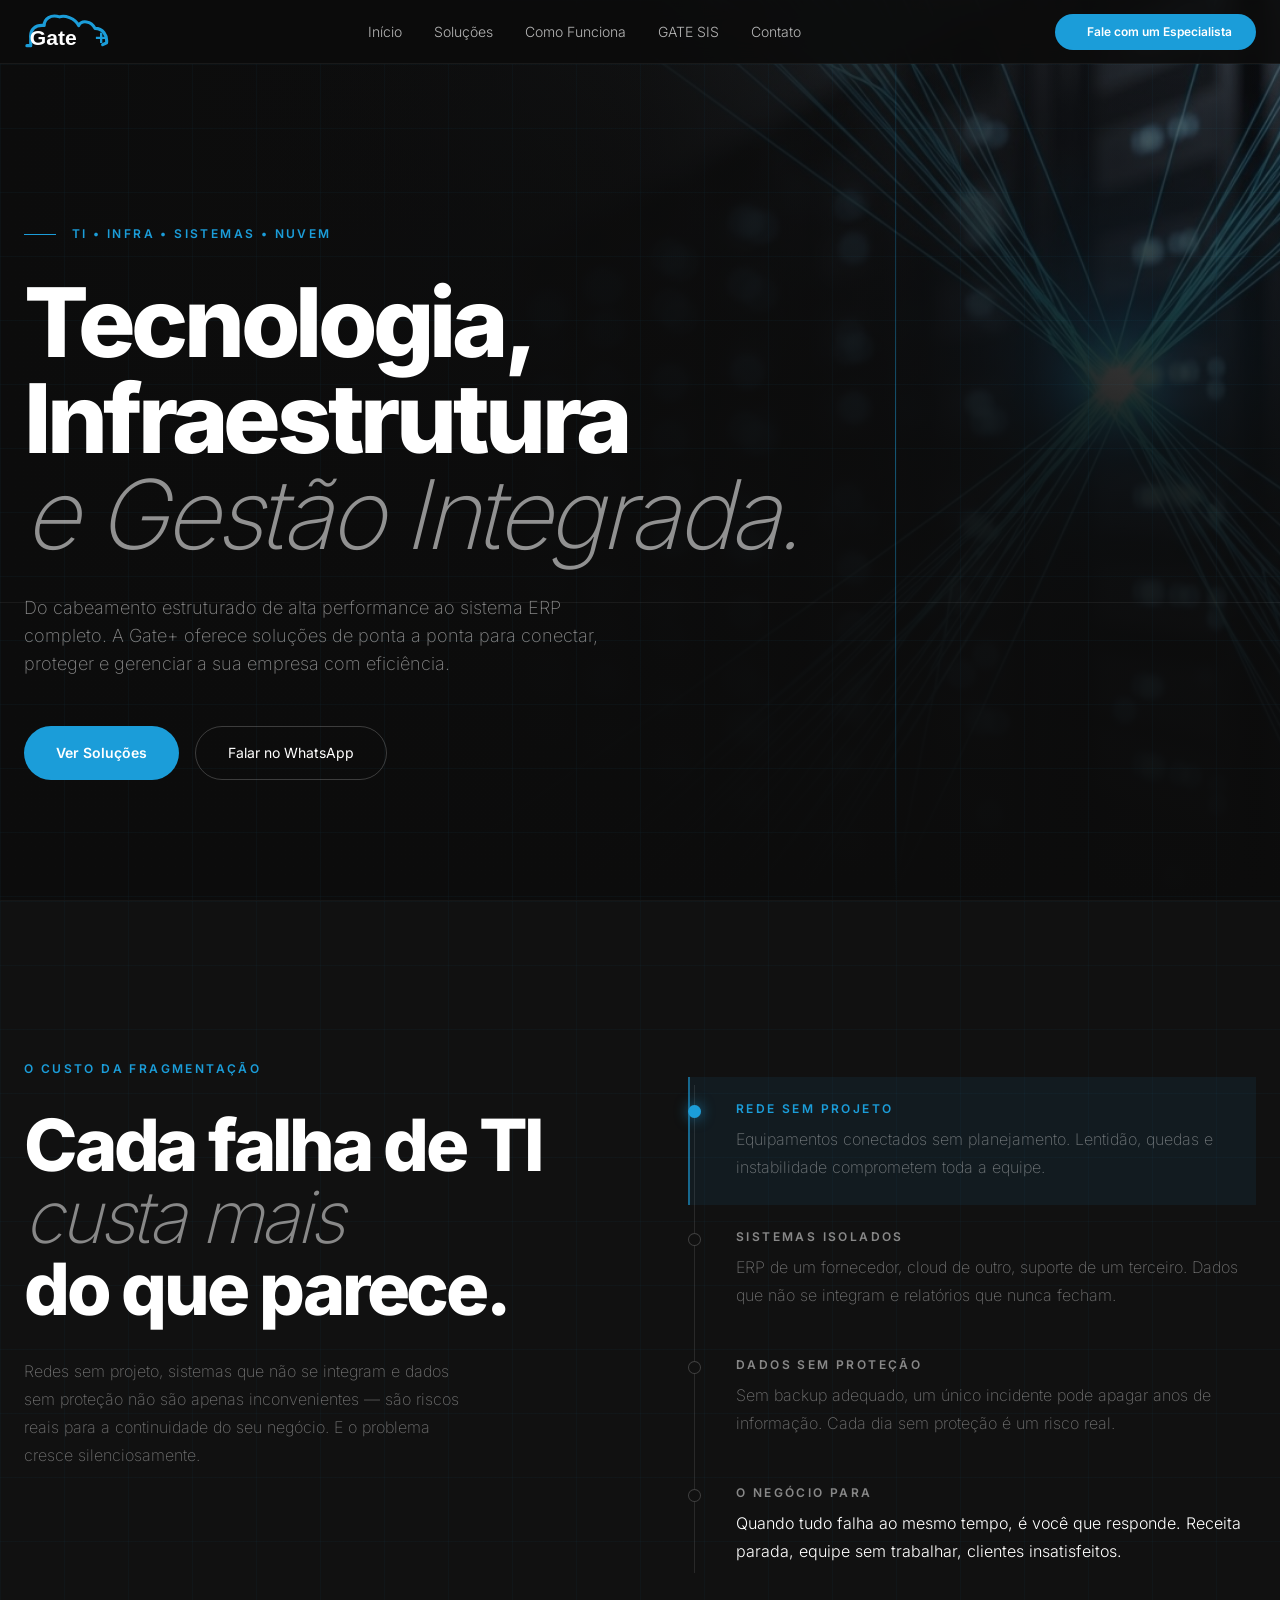
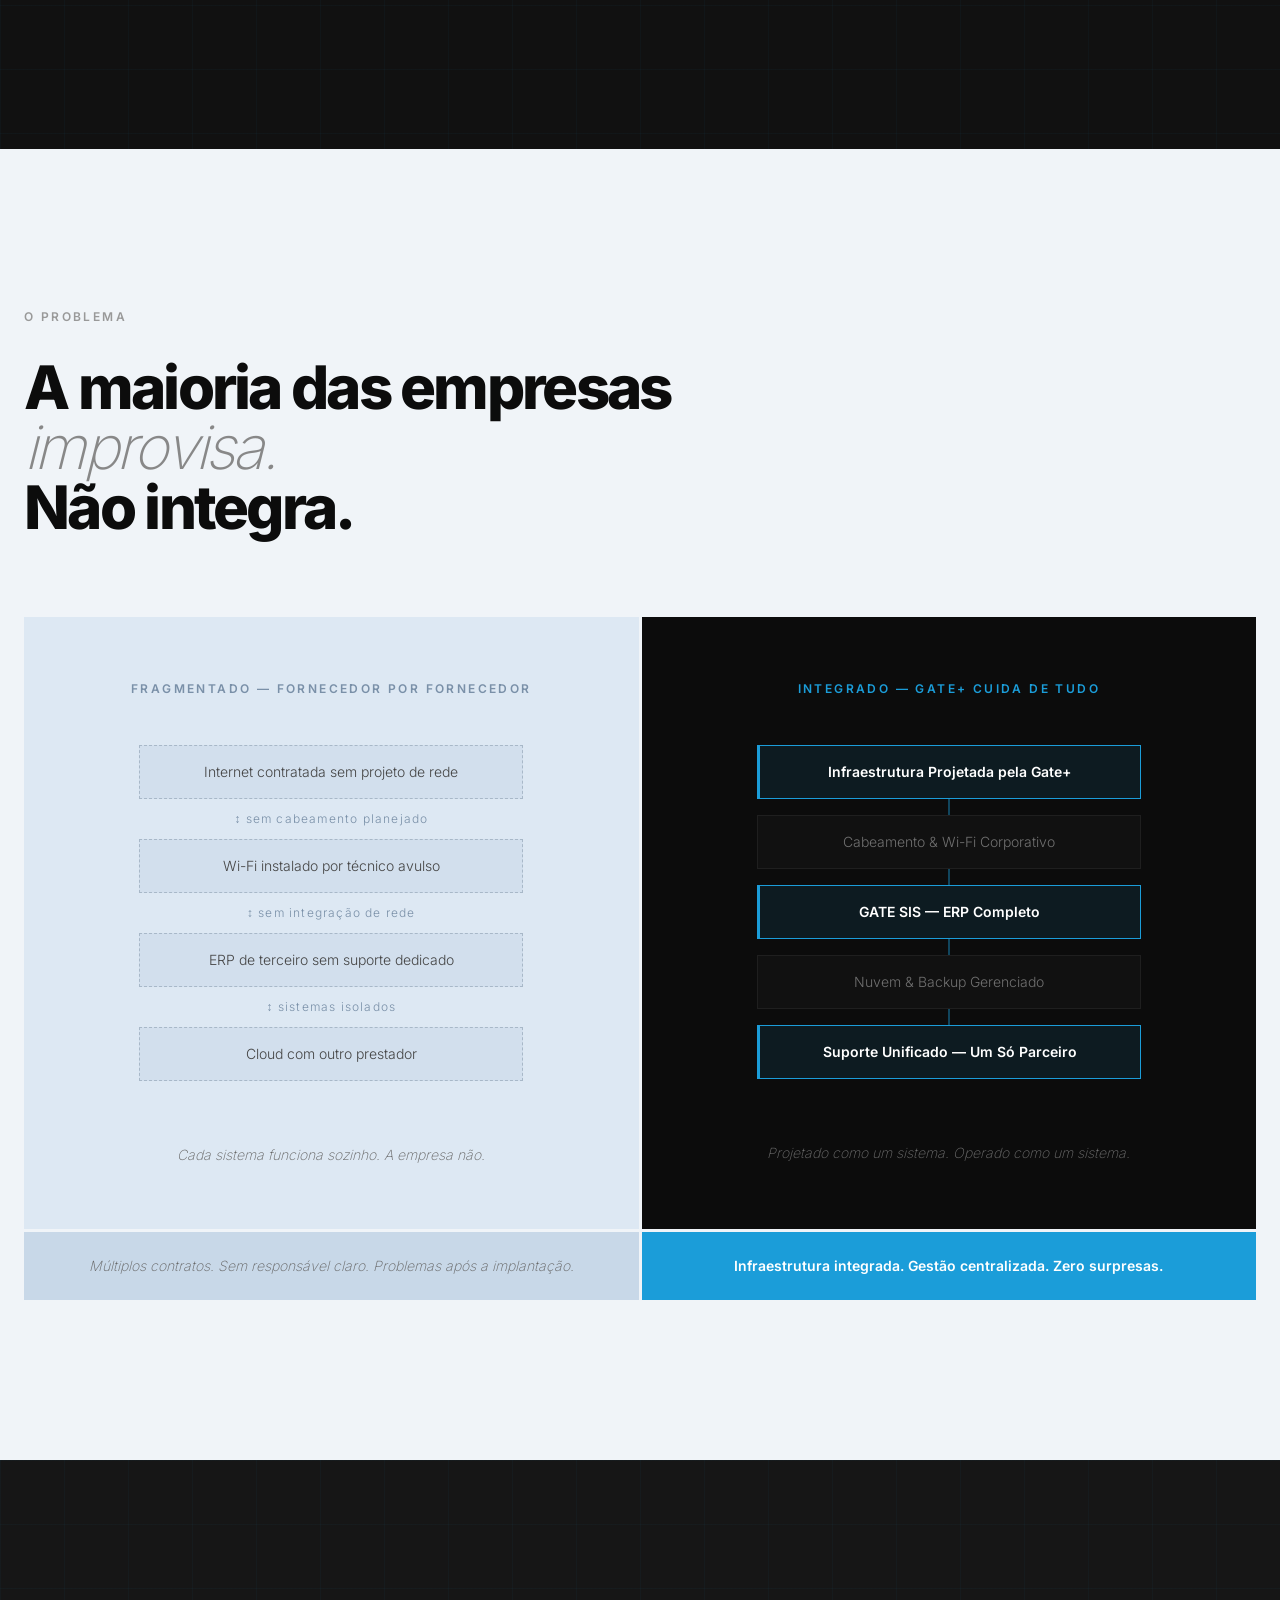
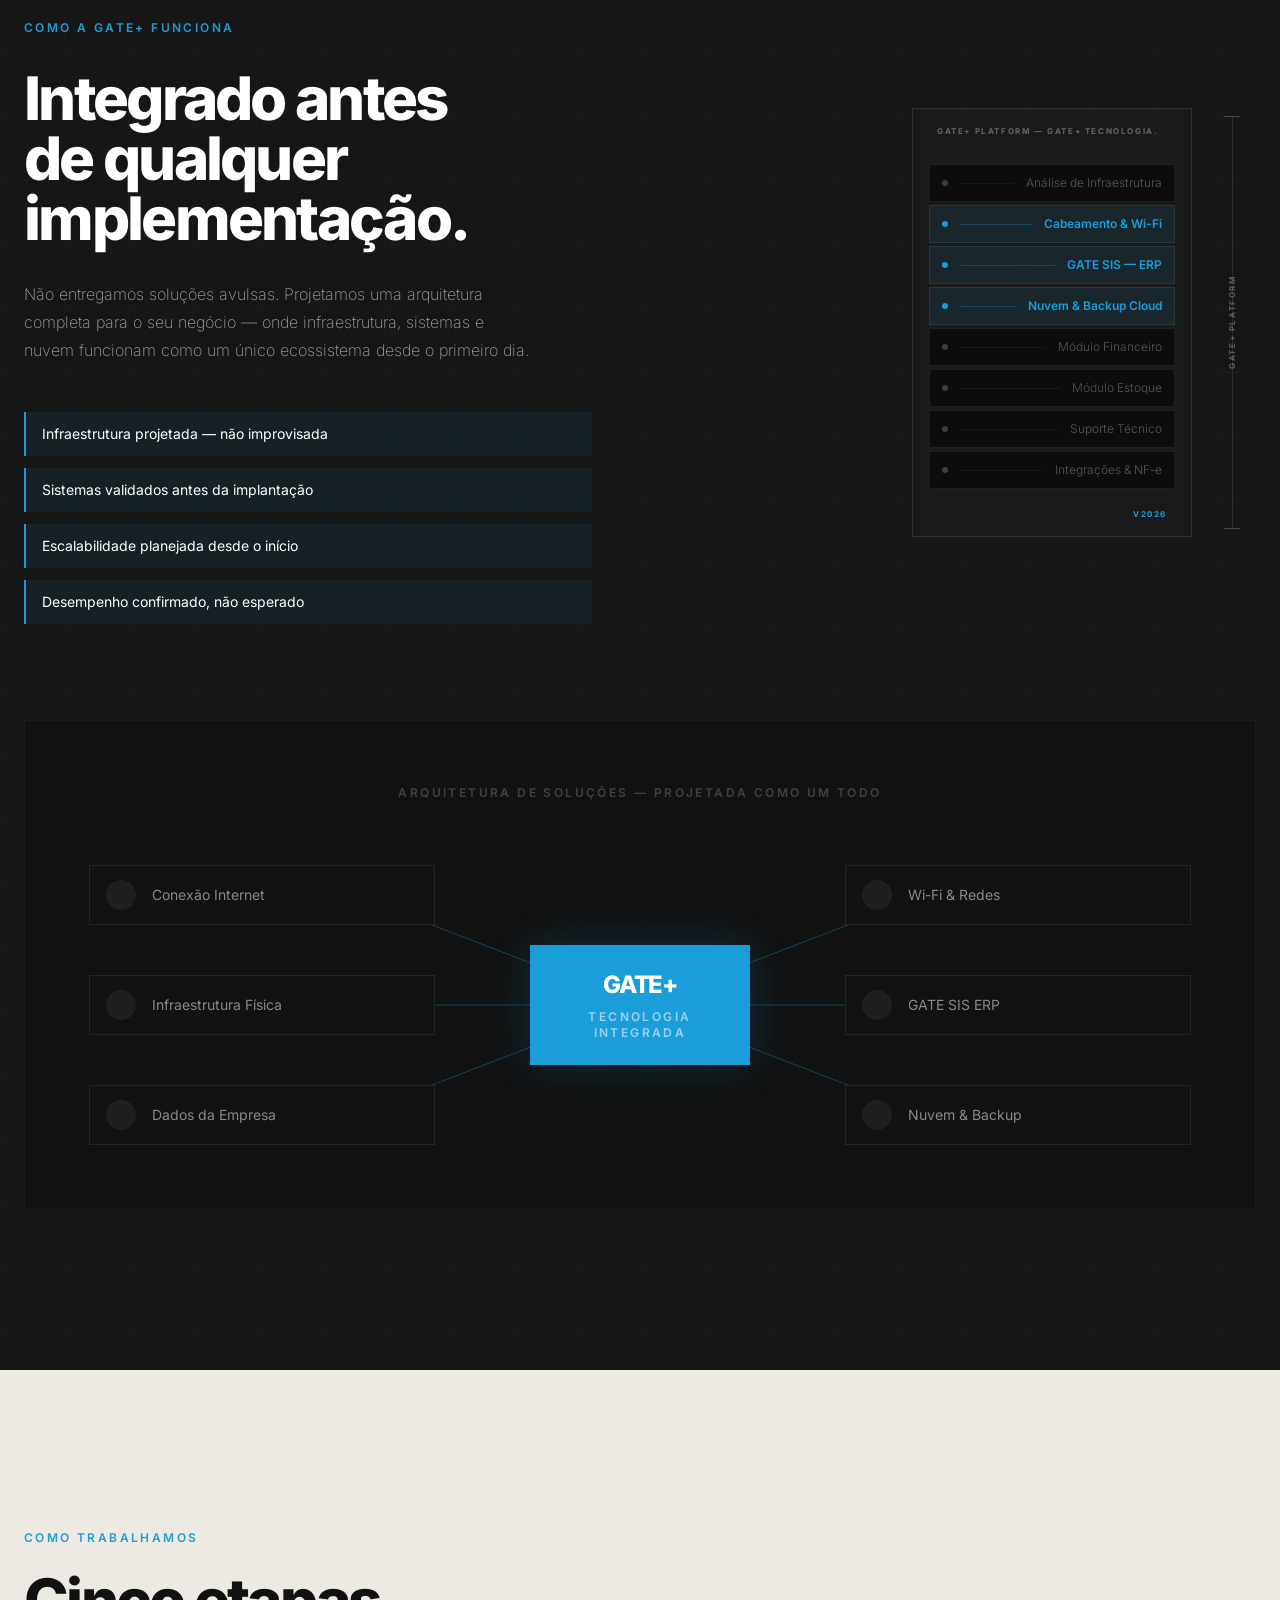
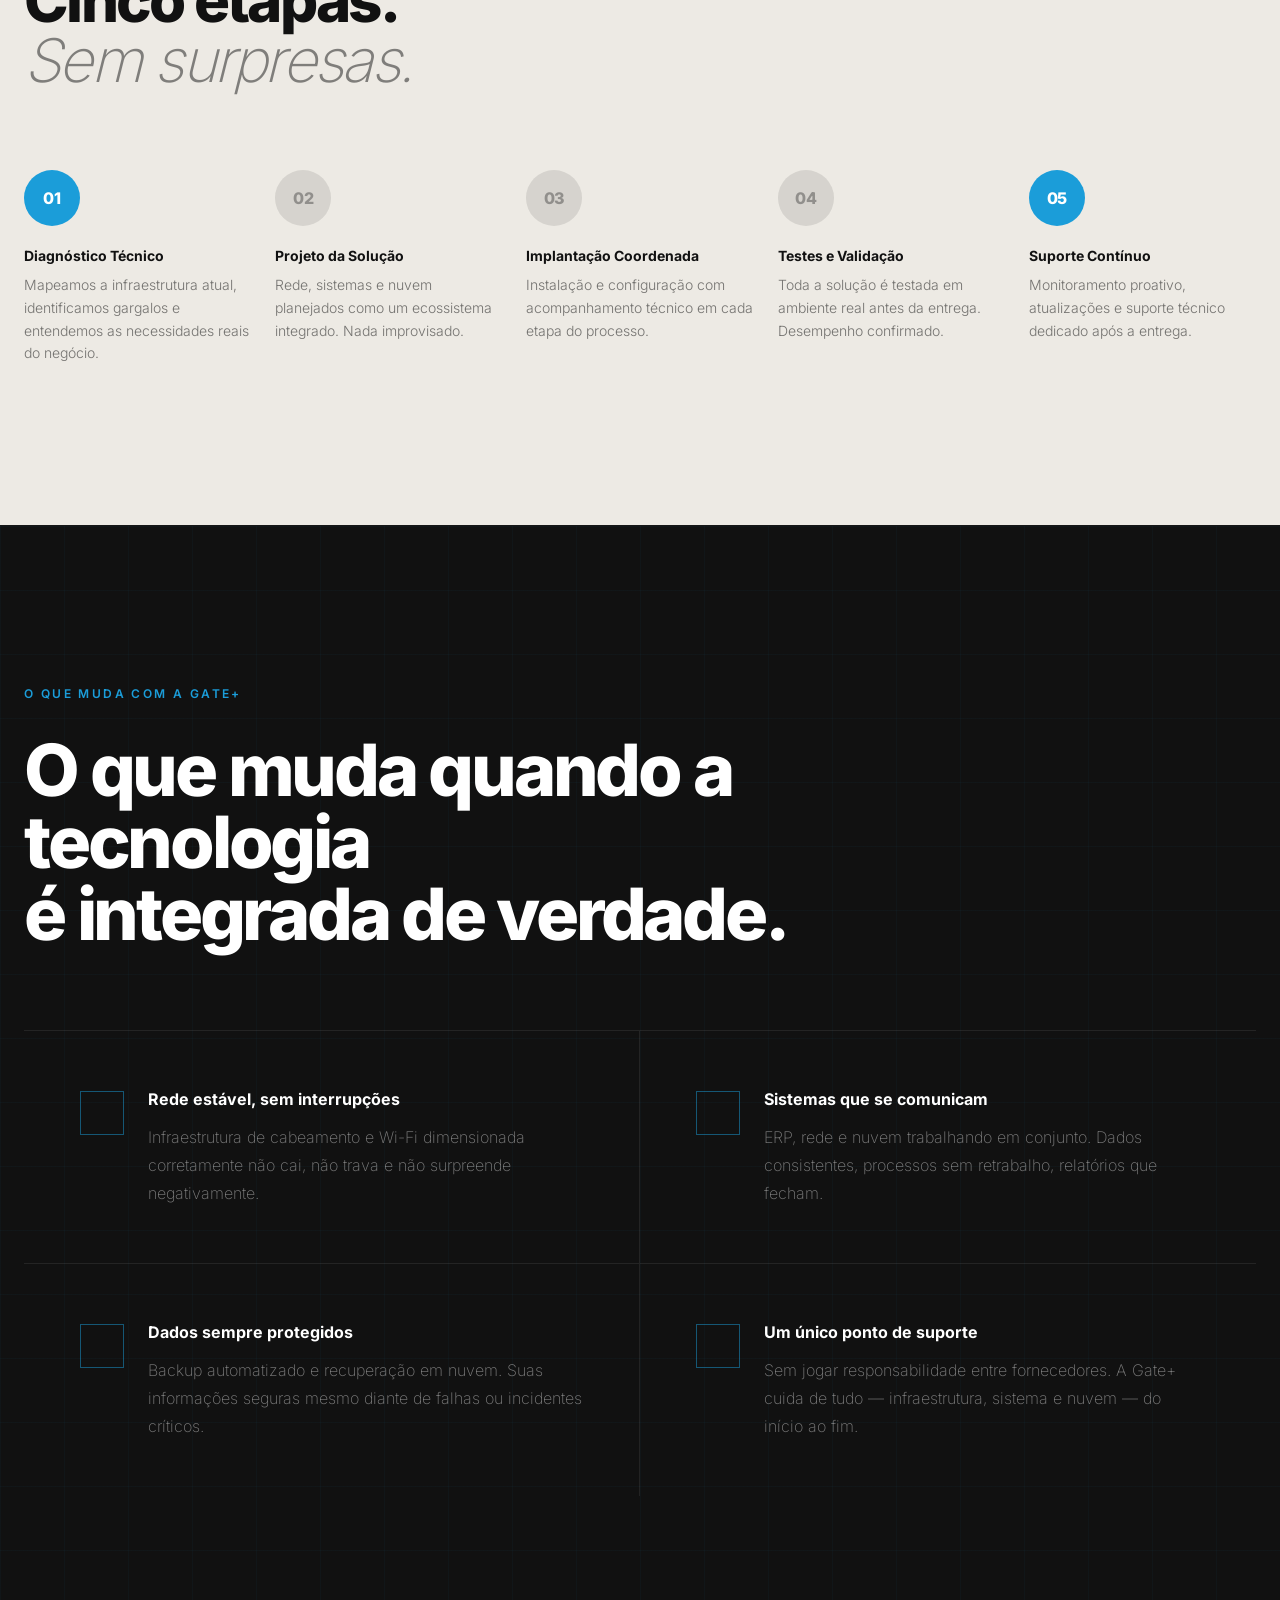
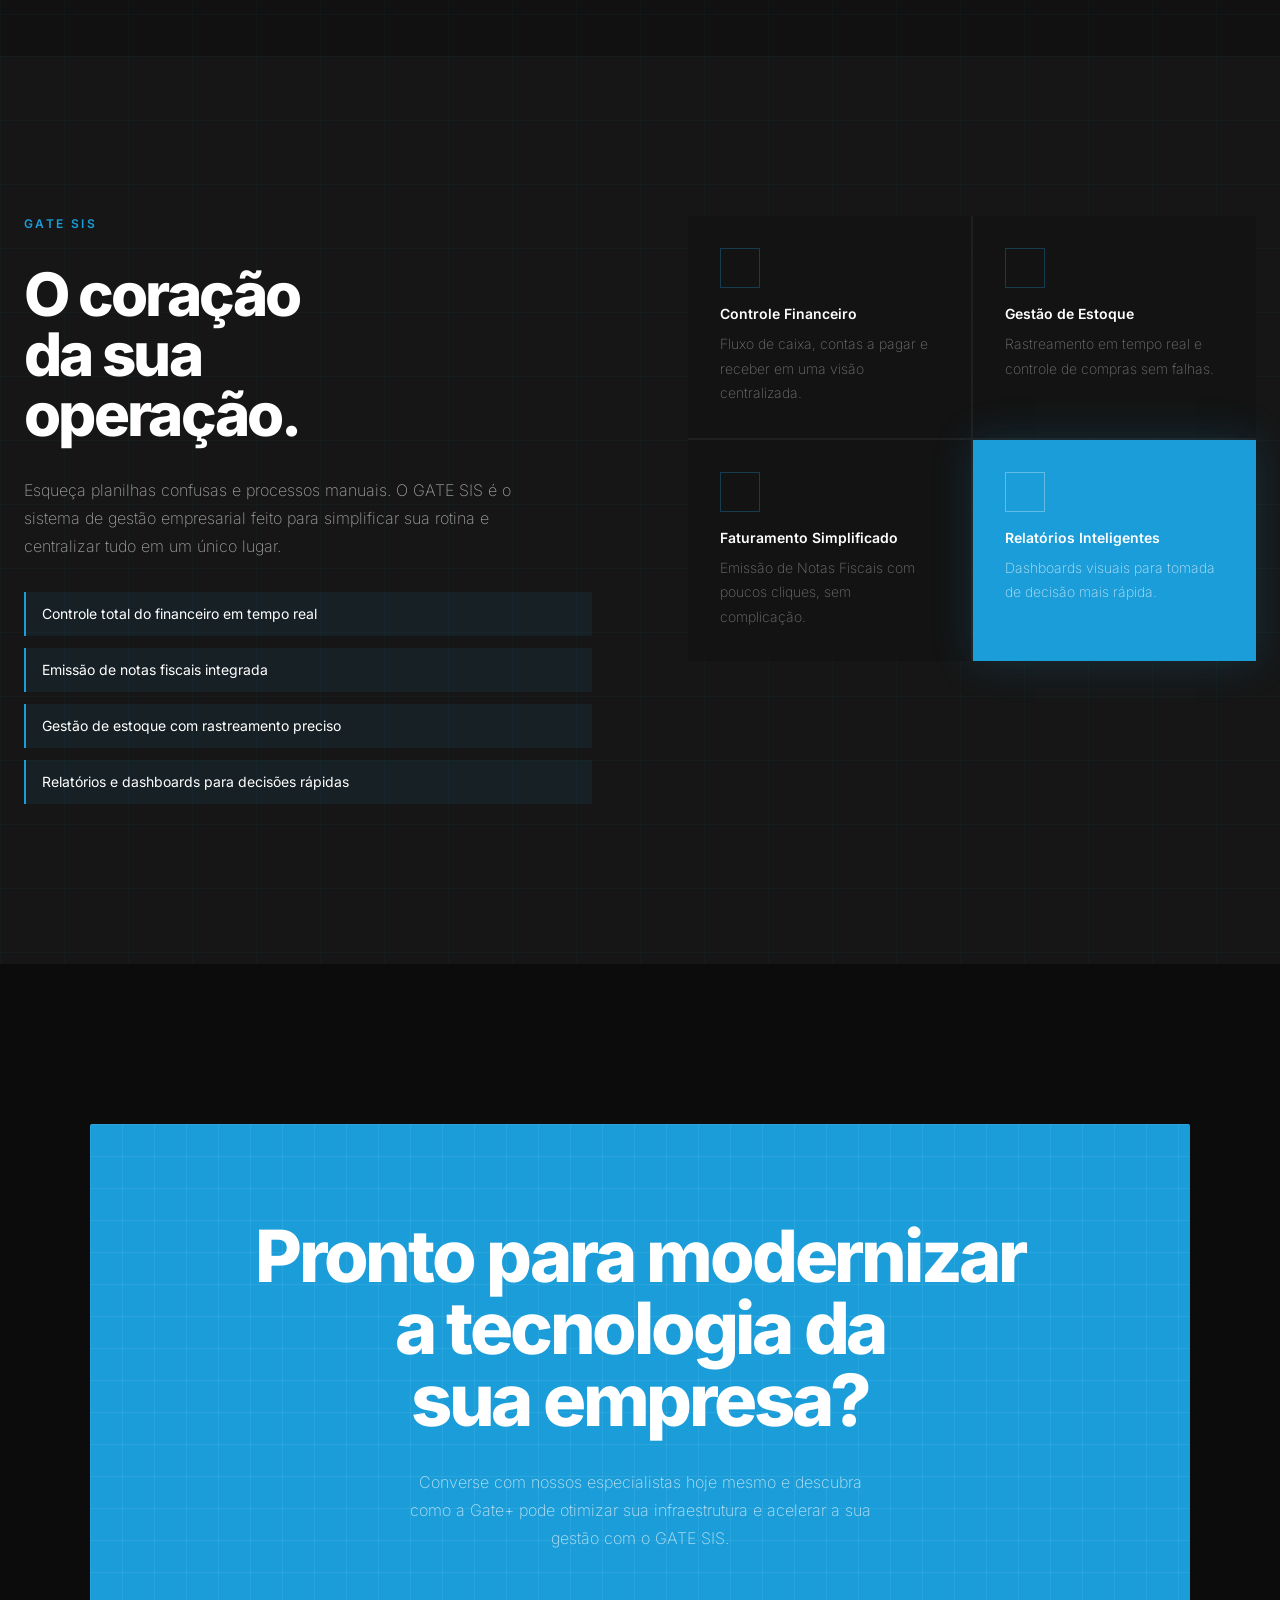
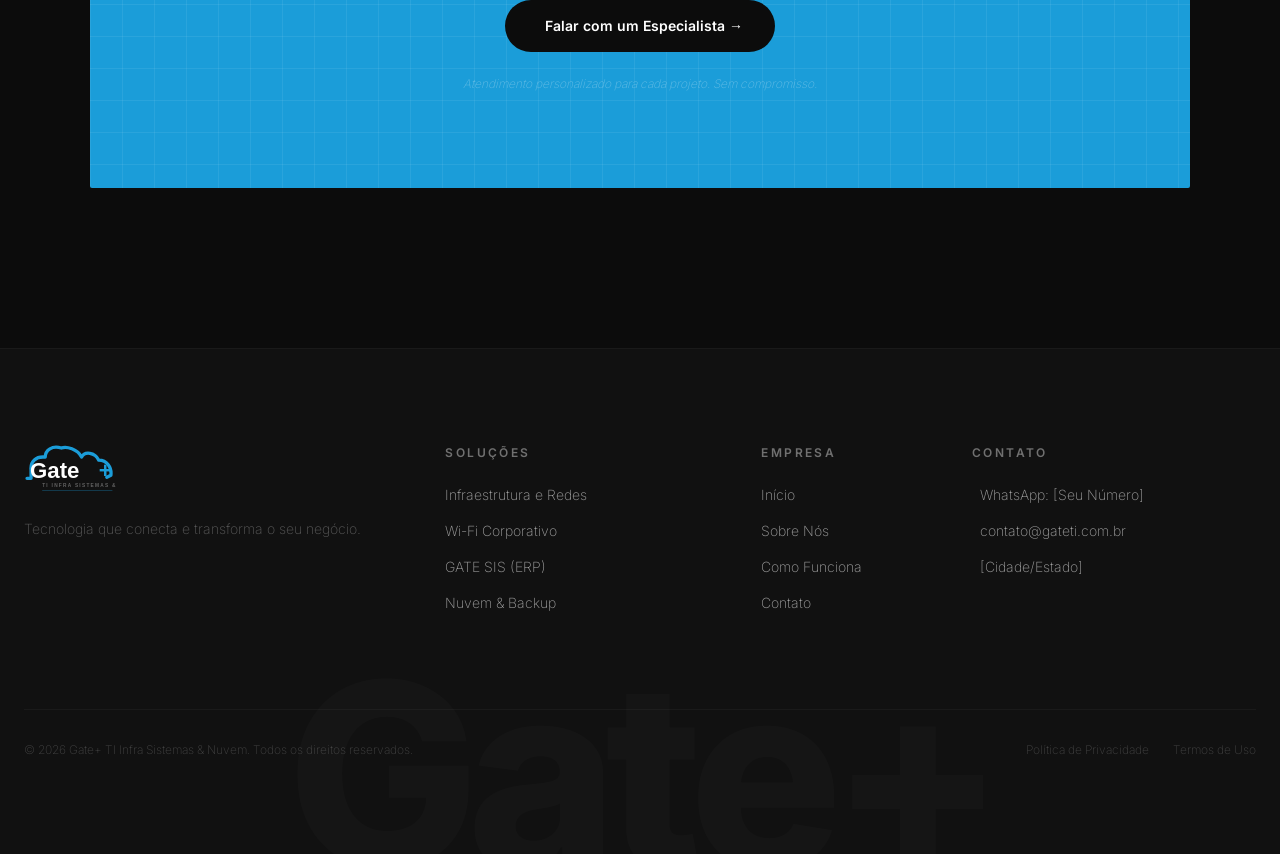
==== builder-energy/index.html @ 96efb3d9 "Projeto Gate TI — site institucional completo Inclui landing page com hero, seções de problema, comp" ====
<html lang="pt-BR"><head>

<script>
try{if(window.parent&&window.parent!==window){window.parent.promotekit_referral="1fd2949a-d22c-431b-92bf-02d4ad04ee24";window.parent.document.cookie="promotekit_referral=1fd2949a-d22c-431b-92bf-02d4ad04ee24;path=/;domain=.aura.build;max-age=31536000"}}catch(e){}
</script>
<meta charset="UTF-8">
<meta name="viewport" content="width=device-width, initial-scale=1.0">
<title>Gate+ | TI Infra Sistemas & Nuvem</title>
<script src="assets/tailwind.min.js"></script>
<script src="assets/iconify-icon.min.js"></script>

<style>
body { font-family: 'Inter', sans-serif; }
iconify-icon { stroke-width: 1.5; }
/* 64px Grid Overlay */
.bg-grid-blue {
    background-size: 4rem 4rem;
    background-image:
        linear-gradient(to right, rgba(27, 157, 217, 0.04) 1px, transparent 1px),
        linear-gradient(to bottom, rgba(27, 157, 217, 0.04) 1px, transparent 1px);
    background-position: top left;
}
/* 32px Grid Overlay for CTA Block */
.bg-grid-white-subtle {
    background-size: 2rem 2rem;
    background-image:
        linear-gradient(to right, rgba(255, 255, 255, 0.065) 1px, transparent 1px),
        linear-gradient(to bottom, rgba(255, 255, 255, 0.065) 1px, transparent 1px);
    background-position: top left;
}
/* Animations */
.reveal {
    opacity: 0;
    transform: translateY(16px);
    transition: opacity 0.65s cubic-bezier(0.16, 1, 0.3, 1), transform 0.65s cubic-bezier(0.16, 1, 0.3, 1);
}
.reveal.is-visible {
    opacity: 1;
    transform: translateY(0);
}
.delay-100 { transition-delay: 100ms; }
.delay-200 { transition-delay: 200ms; }
.delay-300 { transition-delay: 300ms; }
/* Custom Scrollbar */
::-webkit-scrollbar { width: 8px; }
::-webkit-scrollbar-track { background: #0C0C0C; }
::-webkit-scrollbar-thumb { background: #1B9DD9; }
</style><!-- aura-ga4-start -->

<script>
window.dataLayer = window.dataLayer || [];
function gtag(){dataLayer.push(arguments);}
gtag('js', new Date());
gtag('config', 'G-2M6V79H761');
</script>
<!-- aura-ga4-end -->
<link rel="stylesheet" href="assets/inter-font.css">
</head>
<body class="bg-[#0C0C0C] text-white antialiased selection:bg-[#1B9DD9]/30 selection:text-white overflow-x-hidden font-light">

    <!-- Fixed Navigation -->
    <nav class="fixed top-0 w-full h-[4rem] bg-[#0C0C0C]/90 backdrop-blur-md border-b border-white/[0.06] z-50 transition-colors flex items-center">
        <div class="max-w-[90rem] w-full mx-auto px-6 flex items-center justify-between">
            <a href="#" class="flex items-center" aria-label="Gate+ TI">
                <svg xmlns="http://www.w3.org/2000/svg" viewBox="0 0 188 75" height="36">
                    <path d="M6,66 L14,66 L14,50 C12,32 24,22 42,24 C42,10 56,0 74,6 C84,2 106,8 114,24 C120,12 140,14 148,30 C164,30 174,44 172,60 L164,64"
                        fill="none" stroke="#1B9DD9" stroke-width="6.5" stroke-linecap="round" stroke-linejoin="round"/>
                    <text x="12" y="65" font-family="'Arial Black',Arial,sans-serif" font-size="44" font-weight="900" fill="white">Gate</text>
                    <text x="148" y="65" font-family="'Arial Black',Arial,sans-serif" font-size="44" font-weight="900" fill="#1B9DD9">+</text>
                </svg>
            </a>

            <div class="hidden md:flex items-center space-x-8 text-sm font-light text-white/70">
                <a href="#" class="hover:text-white transition-colors duration-200">Início</a>
                <a href="#solucoes" class="hover:text-white transition-colors duration-200">Soluções</a>
                <a href="#como-funciona" class="hover:text-white transition-colors duration-200">Como Funciona</a>
                <a href="#gate-sis" class="hover:text-white transition-colors duration-200">GATE SIS</a>
                <a href="#contato" class="hover:text-white transition-colors duration-200">Contato</a>
            </div>

            <div class="flex items-center">
                <a href="https://wa.me/55SEUNUMERO" target="_blank" rel="noopener" class="hidden md:inline-flex items-center gap-2 justify-center bg-[#1B9DD9] hover:bg-[#2DAEE2] text-white text-xs font-semibold rounded-full px-6 py-2.5 transition-all transform hover:-translate-y-[1px]">
                    <iconify-icon icon="solar:chat-round-line-linear" class="text-sm"></iconify-icon>
                    Fale com um Especialista
                </a>
                <button class="md:hidden text-white/70 hover:text-white transition-colors">
                    <iconify-icon icon="solar:hamburger-menu-linear" class="text-xl"></iconify-icon>
                </button>
            </div>
        </div>
    </nav>

    <!-- SECTION 1: HERO -->
    <header class="relative min-h-screen flex items-end pt-32 pb-[120px] overflow-hidden bg-[#0C0C0C]">
        <!-- Background Art Direction -->
        <div class="absolute inset-0 z-0 bg-[url('assets/images/hero-bg.jpg')] bg-cover bg-center"></div>
        <div class="absolute inset-0 z-0 bg-gradient-to-r from-[#0C0C0C] via-[#0C0C0C]/90 to-[#0C0C0C]/40"></div>
        <div class="absolute inset-0 z-0 bg-gradient-to-t from-[#0C0C0C] via-[#0C0C0C]/80 to-[#0C0C0C]/15"></div>

        <!-- Decorative Elements -->
        <div class="absolute inset-0 z-0 bg-grid-blue"></div>
        <div class="absolute right-[30%] top-0 bottom-0 w-[1px] bg-gradient-to-b from-transparent via-[#1B9DD9] to-transparent opacity-50 z-0"></div>
        <div class="absolute bottom-[33%] left-0 right-0 h-[1px] bg-white/[0.06] z-0"></div>

        <div class="relative z-10 max-w-[90rem] mx-auto w-full px-6">
            <div class="max-w-4xl reveal">
                <div class="flex items-center gap-4 mb-8">
                    <div class="w-[32px] h-[1px] bg-[#1B9DD9]"></div>
                    <span class="font-semibold tracking-[0.2em] uppercase text-xs text-[#1B9DD9]">TI • INFRA • SISTEMAS • NUVEM</span>
                </div>

                <h1 class="text-5xl md:text-7xl lg:text-8xl font-extrabold tracking-[-0.045em] leading-[0.95] mb-8 text-white reveal delay-100">
                    Tecnologia,<br>
                    Infraestrutura<br>
                    <span class="font-extralight italic text-white/55">e Gestão Integrada.</span>
                </h1>

                <p class="text-base md:text-lg font-extralight text-white/50 leading-[1.75] max-w-xl mb-12 reveal delay-200">
                    Do cabeamento estruturado de alta performance ao sistema ERP completo. A Gate+ oferece soluções de ponta a ponta para conectar, proteger e gerenciar a sua empresa com eficiência.
                </p>

                <div class="flex flex-col sm:flex-row gap-4 reveal delay-300">
                    <a href="#solucoes" class="inline-flex items-center justify-center bg-[#1B9DD9] hover:bg-[#2DAEE2] text-white text-sm font-semibold rounded-full px-8 py-4 transition-all transform hover:-translate-y-[1px]">
                        Ver Soluções
                    </a>
                    <a href="https://wa.me/55SEUNUMERO" target="_blank" rel="noopener" class="inline-flex items-center justify-center bg-transparent border border-white/20 hover:bg-white/5 text-white text-sm font-normal rounded-full px-8 py-4 transition-all transform hover:-translate-y-[1px]">
                        Falar no WhatsApp
                    </a>
                </div>
            </div>
        </div>
    </header>

    <!-- SECTION 2: PROBLEMA / TIMELINE -->
    <section id="problema" class="bg-[#111111] py-[120px] lg:py-[160px] relative border-t border-white/[0.02]">
        <div class="absolute inset-0 z-0 bg-grid-blue"></div>

        <div class="max-w-[90rem] mx-auto px-6 relative z-10 grid grid-cols-1 lg:grid-cols-2 gap-24">

            <!-- Left: Context -->
            <div class="flex flex-col justify-start reveal">
                <span class="font-semibold tracking-[0.2em] uppercase text-xs text-[#1B9DD9] mb-8 block">O Custo da Fragmentação</span>
                <h2 class="text-5xl md:text-7xl font-extrabold tracking-[-0.045em] leading-[0.95] mb-8 text-white">
                    Cada falha de TI<br>
                    <span class="font-extralight italic text-white/50">custa mais</span><br>
                    do que parece.
                </h2>
                <p class="text-base font-extralight text-white/40 leading-[1.75] max-w-md">
                    Redes sem projeto, sistemas que não se integram e dados sem proteção não são apenas inconvenientes — são riscos reais para a continuidade do seu negócio. E o problema cresce silenciosamente.
                </p>
            </div>

            <!-- Right: Timeline -->
            <div class="relative pt-4 reveal delay-100">
                <div class="relative" id="timeline-track">
                    <!-- Connecting Track -->
                    <div class="absolute top-2 bottom-4 left-[6px] w-[1px] bg-white/10 z-0"></div>

                    <!-- Animated Highlight Box -->
                    <div id="timeline-highlight" class="absolute left-0 right-0 bg-[#1B9DD9]/[0.07] border-l-2 border-[#1B9DD9]/60 z-[1] pointer-events-none" style="top:0;height:0;opacity:0;transition:top 0.55s cubic-bezier(0.16,1,0.3,1),height 0.55s cubic-bezier(0.16,1,0.3,1),opacity 0.3s ease;"></div>

                    <!-- Animated Active Dot -->
                    <div id="timeline-active-dot" class="absolute left-0 w-[13px] h-[13px] rounded-full bg-[#1B9DD9] shadow-[0_0_14px_rgba(27,157,217,0.7)] z-30 pointer-events-none" style="top:5px;transition:top 0.55s cubic-bezier(0.16,1,0.3,1);"></div>

                    <div class="flex flex-col relative z-10">

                        <!-- Node 1 -->
                        <div class="timeline-node relative pl-12 py-6">
                            <div class="node-dot absolute left-0 top-7 w-[13px] h-[13px] rounded-full bg-[#111111] border border-white/20"></div>
                            <span class="node-label block font-semibold tracking-[0.2em] uppercase text-xs text-white/50 mb-2 transition-colors duration-300">Rede Sem Projeto</span>
                            <p class="text-base font-extralight text-white/40 leading-[1.75]">Equipamentos conectados sem planejamento. Lentidão, quedas e instabilidade comprometem toda a equipe.</p>
                        </div>

                        <!-- Node 2 -->
                        <div class="timeline-node relative pl-12 py-6">
                            <div class="node-dot absolute left-0 top-7 w-[13px] h-[13px] rounded-full bg-[#111111] border border-white/20"></div>
                            <span class="node-label block font-semibold tracking-[0.2em] uppercase text-xs text-white/50 mb-2 transition-colors duration-300">Sistemas Isolados</span>
                            <p class="text-base font-extralight text-white/40 leading-[1.75]">ERP de um fornecedor, cloud de outro, suporte de um terceiro. Dados que não se integram e relatórios que nunca fecham.</p>
                        </div>

                        <!-- Node 3 -->
                        <div class="timeline-node relative pl-12 py-6">
                            <div class="node-dot absolute left-0 top-7 w-[13px] h-[13px] rounded-full bg-[#111111] border border-white/20"></div>
                            <span class="node-label block font-semibold tracking-[0.2em] uppercase text-xs text-white/50 mb-2 transition-colors duration-300">Dados Sem Proteção</span>
                            <p class="text-base font-extralight text-white/40 leading-[1.75]">Sem backup adequado, um único incidente pode apagar anos de informação. Cada dia sem proteção é um risco real.</p>
                        </div>

                        <!-- Node 4 -->
                        <div class="timeline-node relative pl-12 py-6">
                            <div class="node-dot absolute left-0 top-7 w-[13px] h-[13px] rounded-full bg-[#111111] border border-white/20"></div>
                            <span class="node-label block font-semibold tracking-[0.2em] uppercase text-xs text-white/50 mb-2 transition-colors duration-300">O Negócio Para</span>
                            <p class="text-base font-light text-white leading-[1.75]">Quando tudo falha ao mesmo tempo, é você que responde. Receita parada, equipe sem trabalhar, clientes insatisfeitos.</p>
                        </div>

                    </div>
                </div>
            </div>

        </div>
    </section>

    <!-- SECTION 3: COMPARAÇÃO FRAGMENTADO vs GATE+ -->
    <section id="sobre" class="py-[120px] lg:py-[160px] text-[#0C0C0C]" style="background-color: #F0F4F8;">
        <div class="max-w-[90rem] mx-auto px-6">

            <div class="mb-20 max-w-2xl">
                <span class="font-semibold tracking-[0.2em] uppercase text-xs text-[#999999] mb-8 block">O Problema</span>
                <h2 class="text-5xl md:text-6xl font-extrabold tracking-[-0.045em] leading-[0.95]">
                    A maioria das empresas<br>
                    <span class="font-extralight italic text-[#888888]">improvisa.</span><br>
                    Não integra.
                </h2>
            </div>

            <!-- Comparison Diagram -->
            <div class="flex flex-col w-full reveal">
                <div class="grid grid-cols-1 lg:grid-cols-2 gap-[3px]">

                    <!-- Left: Fragmentado -->
                    <div class="bg-[#DDE8F3] p-10 md:p-16 flex flex-col items-center">
                        <span class="font-semibold tracking-[0.2em] uppercase text-xs text-[#7A90A8] mb-12 block text-center w-full">Fragmentado — Fornecedor por Fornecedor</span>

                        <div class="w-full max-w-sm flex flex-col">
                            <div class="border border-dashed border-[#A8B8C8] bg-[#C8D8E8]/50 p-4 text-center">
                                <span class="text-sm font-light text-[#444444]">Internet contratada sem projeto de rede</span>
                            </div>
                            <div class="py-3 text-center flex flex-col items-center justify-center">
                                <span class="text-xs font-light text-[#7A90A8] tracking-widest">↕ sem cabeamento planejado</span>
                            </div>
                            <div class="border border-dashed border-[#A8B8C8] bg-[#C8D8E8]/50 p-4 text-center">
                                <span class="text-sm font-light text-[#444444]">Wi-Fi instalado por técnico avulso</span>
                            </div>
                            <div class="py-3 text-center flex flex-col items-center justify-center">
                                <span class="text-xs font-light text-[#7A90A8] tracking-widest">↕ sem integração de rede</span>
                            </div>
                            <div class="border border-dashed border-[#A8B8C8] bg-[#C8D8E8]/50 p-4 text-center">
                                <span class="text-sm font-light text-[#444444]">ERP de terceiro sem suporte dedicado</span>
                            </div>
                            <div class="py-3 text-center flex flex-col items-center justify-center">
                                <span class="text-xs font-light text-[#7A90A8] tracking-widest">↕ sistemas isolados</span>
                            </div>
                            <div class="border border-dashed border-[#A8B8C8] bg-[#C8D8E8]/50 p-4 text-center">
                                <span class="text-sm font-light text-[#444444]">Cloud com outro prestador</span>
                            </div>
                        </div>

                        <p class="text-sm font-extralight italic text-[#666666] mt-16 text-center">Cada sistema funciona sozinho. A empresa não.</p>
                    </div>

                    <!-- Right: Gate+ Integrado -->
                    <div class="bg-[#0C0C0C] p-10 md:p-16 flex flex-col items-center">
                        <span class="font-semibold tracking-[0.2em] uppercase text-xs text-[#1B9DD9] mb-12 block text-center w-full">Integrado — Gate+ Cuida de Tudo</span>

                        <div class="w-full max-w-sm flex flex-col">
                            <div class="border border-[#1B9DD9] border-l-[3px] bg-[#1B9DD9]/10 p-4 text-center">
                                <span class="text-sm font-semibold text-white">Infraestrutura Projetada pela Gate+</span>
                            </div>
                            <div class="h-4 w-[2px] bg-[#1B9DD9]/40 mx-auto"></div>

                            <div class="border border-white/[0.06] bg-white/[0.02] p-4 text-center">
                                <span class="text-sm font-light text-white/40">Cabeamento & Wi-Fi Corporativo</span>
                            </div>
                            <div class="h-4 w-[2px] bg-[#1B9DD9]/40 mx-auto"></div>

                            <div class="border border-[#1B9DD9] border-l-[3px] bg-[#1B9DD9]/10 p-4 text-center">
                                <span class="text-sm font-semibold text-white">GATE SIS — ERP Completo</span>
                            </div>
                            <div class="h-4 w-[2px] bg-[#1B9DD9]/40 mx-auto"></div>

                            <div class="border border-white/[0.06] bg-white/[0.02] p-4 text-center">
                                <span class="text-sm font-light text-white/40">Nuvem & Backup Gerenciado</span>
                            </div>
                            <div class="h-4 w-[2px] bg-[#1B9DD9]/40 mx-auto"></div>

                            <div class="border border-[#1B9DD9] border-l-[3px] bg-[#1B9DD9]/10 p-4 text-center">
                                <span class="text-sm font-semibold text-white">Suporte Unificado — Um Só Parceiro</span>
                            </div>
                        </div>

                        <p class="text-sm font-extralight italic text-white/40 mt-16 text-center">Projetado como um sistema. Operado como um sistema.</p>
                    </div>
                </div>

                <!-- Verdict Bar -->
                <div class="grid grid-cols-1 lg:grid-cols-2 gap-[3px] mt-[3px]">
                    <div class="bg-[#C8D8E8] p-6 text-center lg:text-left flex items-center justify-center">
                        <span class="text-sm font-extralight italic text-[#666666]">Múltiplos contratos. Sem responsável claro. Problemas após a implantação.</span>
                    </div>
                    <div class="bg-[#1B9DD9] p-6 text-center lg:text-left flex items-center justify-center">
                        <span class="text-sm font-semibold text-white">Infraestrutura integrada. Gestão centralizada. Zero surpresas.</span>
                    </div>
                </div>
            </div>

        </div>
    </section>

    <!-- SECTION 4: COMO A GATE+ FUNCIONA (BLUEPRINT) -->
    <section id="solucoes" class="bg-[#161616] py-[120px] lg:py-[160px] relative overflow-hidden">
        <div class="absolute inset-0 z-0 bg-grid-blue"></div>

        <div class="max-w-[90rem] mx-auto px-6 relative z-10">

            <!-- Top Grid: Text + Rack Panel -->
            <div class="grid grid-cols-1 lg:grid-cols-2 gap-24 mb-24 items-center reveal">

                <!-- Left: Text -->
                <div>
                    <span class="font-semibold tracking-[0.2em] uppercase text-xs text-[#1B9DD9] mb-8 block">Como a Gate+ Funciona</span>
                    <h2 class="text-5xl md:text-6xl font-extrabold tracking-[-0.045em] leading-[0.95] mb-8 text-white">
                        Integrado antes<br>
                        de qualquer<br>
                        implementação.
                    </h2>
                    <p class="text-base font-extralight text-white/60 leading-[1.75] mb-12 max-w-lg">
                        Não entregamos soluções avulsas. Projetamos uma arquitetura completa para o seu negócio — onde infraestrutura, sistemas e nuvem funcionam como um único ecossistema desde o primeiro dia.
                    </p>

                    <div class="flex flex-col gap-3">
                        <div class="border-l-2 border-[#1B9DD9] bg-[#1B9DD9]/[0.08] px-4 py-3">
                            <span class="text-sm font-normal text-white">Infraestrutura projetada — não improvisada</span>
                        </div>
                        <div class="border-l-2 border-[#1B9DD9] bg-[#1B9DD9]/[0.08] px-4 py-3">
                            <span class="text-sm font-normal text-white">Sistemas validados antes da implantação</span>
                        </div>
                        <div class="border-l-2 border-[#1B9DD9] bg-[#1B9DD9]/[0.08] px-4 py-3">
                            <span class="text-sm font-normal text-white">Escalabilidade planejada desde o início</span>
                        </div>
                        <div class="border-l-2 border-[#1B9DD9] bg-[#1B9DD9]/[0.08] px-4 py-3">
                            <span class="text-sm font-normal text-white">Desempenho confirmado, não esperado</span>
                        </div>
                    </div>
                </div>

                <!-- Right: Blueprint / Rack Panel -->
                <div class="flex justify-center lg:justify-end reveal delay-100 relative">
                    <div class="flex items-stretch relative">
                        <!-- Main Rack Panel -->
                        <div class="w-[280px] border border-white/10 bg-white/[0.02] p-4 flex flex-col gap-[3px] relative z-10 backdrop-blur-sm">
                            <div class="flex justify-between items-center mb-6 px-2">
                                <span class="text-[0.5rem] font-bold tracking-[0.2em] uppercase text-[#666666]">GATE+ PLATFORM — Gate+ Tecnologia.</span>
                                <iconify-icon icon="solar:cloud-linear" class="text-white/30"></iconify-icon>
                            </div>

                            <!-- Rows -->
                            <div class="h-[38px] border border-white/[0.08] bg-[#0C0C0C] flex items-center px-3 gap-3">
                                <div class="w-1.5 h-1.5 rounded-full bg-white/20"></div>
                                <div class="flex-1 h-[1px] bg-white/[0.05]"></div>
                                <span class="text-xs font-light text-white/30">Análise de Infraestrutura</span>
                            </div>
                            <div class="h-[38px] border border-white/[0.08] bg-[#1B9DD9]/10 flex items-center px-3 gap-3">
                                <div class="w-1.5 h-1.5 rounded-full bg-[#1B9DD9]"></div>
                                <div class="flex-1 h-[1px] bg-[#1B9DD9]/30"></div>
                                <span class="text-xs font-semibold text-[#1B9DD9]">Cabeamento & Wi-Fi</span>
                            </div>
                            <div class="h-[38px] border border-white/[0.08] bg-[#1B9DD9]/10 flex items-center px-3 gap-3">
                                <div class="w-1.5 h-1.5 rounded-full bg-[#1B9DD9]"></div>
                                <div class="flex-1 h-[1px] bg-[#1B9DD9]/30"></div>
                                <span class="text-xs font-semibold text-[#1B9DD9]">GATE SIS — ERP</span>
                            </div>
                            <div class="h-[38px] border border-white/[0.08] bg-[#1B9DD9]/10 flex items-center px-3 gap-3">
                                <div class="w-1.5 h-1.5 rounded-full bg-[#1B9DD9]"></div>
                                <div class="flex-1 h-[1px] bg-[#1B9DD9]/30"></div>
                                <span class="text-xs font-semibold text-[#1B9DD9]">Nuvem & Backup Cloud</span>
                            </div>
                            <div class="h-[38px] border border-white/[0.08] bg-[#0C0C0C] flex items-center px-3 gap-3">
                                <div class="w-1.5 h-1.5 rounded-full bg-white/20"></div>
                                <div class="flex-1 h-[1px] bg-white/[0.05]"></div>
                                <span class="text-xs font-light text-white/30">Módulo Financeiro</span>
                            </div>
                            <div class="h-[38px] border border-white/[0.08] bg-[#0C0C0C] flex items-center px-3 gap-3">
                                <div class="w-1.5 h-1.5 rounded-full bg-white/20"></div>
                                <div class="flex-1 h-[1px] bg-white/[0.05]"></div>
                                <span class="text-xs font-light text-white/30">Módulo Estoque</span>
                            </div>
                            <div class="h-[38px] border border-white/[0.08] bg-[#0C0C0C] flex items-center px-3 gap-3">
                                <div class="w-1.5 h-1.5 rounded-full bg-white/20"></div>
                                <div class="flex-1 h-[1px] bg-white/[0.05]"></div>
                                <span class="text-xs font-light text-white/30">Suporte Técnico</span>
                            </div>
                            <div class="h-[38px] border border-white/[0.08] bg-[#0C0C0C] flex items-center px-3 gap-3">
                                <div class="w-1.5 h-1.5 rounded-full bg-white/20"></div>
                                <div class="flex-1 h-[1px] bg-white/[0.05]"></div>
                                <span class="text-xs font-light text-white/30">Integrações & NF-e</span>
                            </div>

                            <div class="mt-4 text-right pr-2">
                                <span class="text-[0.5rem] font-bold tracking-[0.2em] uppercase text-[#1B9DD9]">v2026</span>
                            </div>
                        </div>

                        <!-- Dimension Line -->
                        <div class="w-12 ml-4 flex flex-col items-center justify-between py-2 opacity-50">
                            <div class="w-4 h-[1px] bg-white/40"></div>
                            <div class="flex-1 w-[1px] bg-white/20 relative flex items-center justify-center">
                                <span class="text-[0.5rem] font-bold tracking-[0.2em] uppercase text-white/60 whitespace-nowrap -rotate-90 absolute">GATE+ PLATFORM</span>
                            </div>
                            <div class="w-4 h-[1px] bg-white/40"></div>
                        </div>
                    </div>
                </div>
            </div>

            <!-- Bottom Flow Diagram -->
            <div class="border border-white/[0.04] bg-[#0C0C0C]/50 p-8 md:p-16 reveal delay-200">
                <div class="text-center mb-16">
                    <span class="text-xs font-semibold tracking-[0.2em] uppercase text-white/20">Arquitetura de Soluções — Projetada Como Um Todo</span>
                </div>

                <div class="grid grid-cols-1 md:grid-cols-3 gap-8 items-center relative">

                    <!-- SVG Connectors -->
                    <div class="hidden md:block absolute inset-0 pointer-events-none z-0">
                        <svg class="w-full h-full" viewBox="0 0 1000 300" preserveAspectRatio="none">
                            <path d="M 280 50 L 500 150" stroke="rgba(27,157,217,0.35)" stroke-width="1" fill="none"></path>
                            <path d="M 280 150 L 500 150" stroke="rgba(27,157,217,0.35)" stroke-width="1" fill="none"></path>
                            <path d="M 280 250 L 500 150" stroke="rgba(27,157,217,0.35)" stroke-width="1" fill="none"></path>
                            <path d="M 500 150 L 720 50" stroke="rgba(27,157,217,0.35)" stroke-width="1" fill="none"></path>
                            <path d="M 500 150 L 720 150" stroke="rgba(27,157,217,0.35)" stroke-width="1" fill="none"></path>
                            <path d="M 500 150 L 720 250" stroke="rgba(27,157,217,0.35)" stroke-width="1" fill="none"></path>
                            <polygon points="480,145 500,150 480,155" fill="rgba(27,157,217,0.5)"></polygon>
                        </svg>
                    </div>

                    <!-- Inputs -->
                    <div class="flex flex-col justify-between h-[280px] z-10">
                        <div class="flex items-center gap-4 border border-white/[0.08] bg-[#111111] p-4 h-[60px]">
                            <div class="w-[30px] h-[30px] rounded-full bg-white/[0.06] flex items-center justify-center shrink-0">
                                <iconify-icon icon="solar:wifi-router-linear" class="text-white/80"></iconify-icon>
                            </div>
                            <span class="text-sm font-normal text-white/50">Conexão Internet</span>
                        </div>
                        <div class="flex items-center gap-4 border border-white/[0.08] bg-[#111111] p-4 h-[60px]">
                            <div class="w-[30px] h-[30px] rounded-full bg-white/[0.06] flex items-center justify-center shrink-0">
                                <iconify-icon icon="solar:server-linear" class="text-white/80"></iconify-icon>
                            </div>
                            <span class="text-sm font-normal text-white/50">Infraestrutura Física</span>
                        </div>
                        <div class="flex items-center gap-4 border border-white/[0.08] bg-[#111111] p-4 h-[60px]">
                            <div class="w-[30px] h-[30px] rounded-full bg-white/[0.06] flex items-center justify-center shrink-0">
                                <iconify-icon icon="solar:database-linear" class="text-white/80"></iconify-icon>
                            </div>
                            <span class="text-sm font-normal text-white/50">Dados da Empresa</span>
                        </div>
                    </div>

                    <!-- Center Hub -->
                    <div class="flex justify-center items-center h-[280px] z-10 py-12 md:py-0">
                        <div class="bg-[#1B9DD9] px-8 py-6 w-[220px] text-center shadow-[0_0_40px_rgba(27,157,217,0.2)]">
                            <span class="block text-2xl font-extrabold tracking-[-0.045em] text-white mb-2">GATE+</span>
                            <span class="block text-xs font-semibold tracking-[0.2em] uppercase text-white/55">Tecnologia Integrada</span>
                        </div>
                    </div>

                    <!-- Outputs -->
                    <div class="flex flex-col justify-between h-[280px] z-10">
                        <div class="flex items-center gap-4 border border-white/[0.08] bg-[#111111] p-4 h-[60px]">
                            <div class="w-[30px] h-[30px] rounded-full bg-white/[0.06] flex items-center justify-center shrink-0">
                                <iconify-icon icon="solar:wifi-linear" class="text-white/80"></iconify-icon>
                            </div>
                            <span class="text-sm font-normal text-white/50">Wi-Fi & Redes</span>
                        </div>
                        <div class="flex items-center gap-4 border border-white/[0.08] bg-[#111111] p-4 h-[60px]">
                            <div class="w-[30px] h-[30px] rounded-full bg-white/[0.06] flex items-center justify-center shrink-0">
                                <iconify-icon icon="solar:chart-2-linear" class="text-white/80"></iconify-icon>
                            </div>
                            <span class="text-sm font-normal text-white/50">GATE SIS ERP</span>
                        </div>
                        <div class="flex items-center gap-4 border border-white/[0.08] bg-[#111111] p-4 h-[60px]">
                            <div class="w-[30px] h-[30px] rounded-full bg-white/[0.06] flex items-center justify-center shrink-0">
                                <iconify-icon icon="solar:cloud-storage-linear" class="text-white/80"></iconify-icon>
                            </div>
                            <span class="text-sm font-normal text-white/50">Nuvem & Backup</span>
                        </div>
                    </div>

                </div>
            </div>

        </div>
    </section>

    <!-- SECTION 4.5: COMO TRABALHAMOS — 5 PASSOS -->
    <section id="como-funciona" class="bg-[#EDEAE4] py-[120px] lg:py-[160px]">
        <div class="max-w-[90rem] mx-auto px-6">

            <div class="mb-20">
                <span class="font-semibold tracking-[0.2em] uppercase text-xs text-[#1B9DD9] mb-6 block">Como Trabalhamos</span>
                <h2 class="text-5xl md:text-6xl font-extrabold tracking-[-0.045em] leading-[0.95] text-[#111111]">
                    Cinco etapas.<br>
                    <span class="font-extralight italic text-[#111111]/50">Sem surpresas.</span>
                </h2>
            </div>

            <div class="grid grid-cols-1 sm:grid-cols-2 lg:grid-cols-5 gap-10 lg:gap-6">

                <!-- Step 01 -->
                <div class="flex flex-col gap-5 reveal">
                    <div class="w-14 h-14 rounded-full bg-[#1B9DD9] flex items-center justify-center shrink-0">
                        <span class="text-base font-extrabold text-white tracking-tight">01</span>
                    </div>
                    <div>
                        <p class="text-sm font-bold text-[#111111] mb-2">Diagnóstico Técnico</p>
                        <p class="text-sm font-light text-[#111111]/55 leading-relaxed">Mapeamos a infraestrutura atual, identificamos gargalos e entendemos as necessidades reais do negócio.</p>
                    </div>
                </div>

                <!-- Step 02 -->
                <div class="flex flex-col gap-5 reveal delay-100">
                    <div class="w-14 h-14 rounded-full bg-[#111111]/10 flex items-center justify-center shrink-0">
                        <span class="text-base font-extrabold text-[#111111]/35 tracking-tight">02</span>
                    </div>
                    <div>
                        <p class="text-sm font-bold text-[#111111] mb-2">Projeto da Solução</p>
                        <p class="text-sm font-light text-[#111111]/55 leading-relaxed">Rede, sistemas e nuvem planejados como um ecossistema integrado. Nada improvisado.</p>
                    </div>
                </div>

                <!-- Step 03 -->
                <div class="flex flex-col gap-5 reveal delay-200">
                    <div class="w-14 h-14 rounded-full bg-[#111111]/10 flex items-center justify-center shrink-0">
                        <span class="text-base font-extrabold text-[#111111]/35 tracking-tight">03</span>
                    </div>
                    <div>
                        <p class="text-sm font-bold text-[#111111] mb-2">Implantação Coordenada</p>
                        <p class="text-sm font-light text-[#111111]/55 leading-relaxed">Instalação e configuração com acompanhamento técnico em cada etapa do processo.</p>
                    </div>
                </div>

                <!-- Step 04 -->
                <div class="flex flex-col gap-5 reveal delay-300">
                    <div class="w-14 h-14 rounded-full bg-[#111111]/10 flex items-center justify-center shrink-0">
                        <span class="text-base font-extrabold text-[#111111]/35 tracking-tight">04</span>
                    </div>
                    <div>
                        <p class="text-sm font-bold text-[#111111] mb-2">Testes e Validação</p>
                        <p class="text-sm font-light text-[#111111]/55 leading-relaxed">Toda a solução é testada em ambiente real antes da entrega. Desempenho confirmado.</p>
                    </div>
                </div>

                <!-- Step 05 -->
                <div class="flex flex-col gap-5 reveal delay-400">
                    <div class="w-14 h-14 rounded-full bg-[#1B9DD9] flex items-center justify-center shrink-0">
                        <span class="text-base font-extrabold text-white tracking-tight">05</span>
                    </div>
                    <div>
                        <p class="text-sm font-bold text-[#111111] mb-2">Suporte Contínuo</p>
                        <p class="text-sm font-light text-[#111111]/55 leading-relaxed">Monitoramento proativo, atualizações e suporte técnico dedicado após a entrega.</p>
                    </div>
                </div>

            </div>

        </div>
    </section>

    <!-- SECTION 5: O QUE MUDA COM A GATE+ -->
    <section class="bg-[#111111] py-[120px] lg:py-[160px] relative border-t border-white/[0.02]">
        <div class="absolute inset-0 z-0 bg-grid-blue"></div>

        <div class="max-w-[90rem] mx-auto px-6 relative z-10">

            <div class="mb-20 max-w-3xl reveal">
                <span class="font-semibold tracking-[0.2em] uppercase text-xs text-[#1B9DD9] mb-8 block">O Que Muda com a Gate+</span>
                <h2 class="text-5xl md:text-6xl lg:text-7xl font-extrabold tracking-[-0.045em] leading-[0.95] text-white">
                    O que muda quando a tecnologia<br>é integrada de verdade.
                </h2>
            </div>

            <!-- 2x2 Grid -->
            <div class="grid grid-cols-1 md:grid-cols-2 border-t border-white/[0.08] reveal delay-100">

                <!-- Item 1 -->
                <div class="flex items-start gap-6 p-10 md:p-14 border-b border-r-0 md:border-r border-white/[0.08]">
                    <div class="w-[44px] h-[44px] border border-[#1B9DD9]/50 flex items-center justify-center shrink-0 mt-1">
                        <iconify-icon icon="solar:wifi-router-linear" class="text-xl text-[#1B9DD9]"></iconify-icon>
                    </div>
                    <div>
                        <h3 class="text-base font-bold text-white mb-3">Rede estável, sem interrupções</h3>
                        <p class="text-base font-extralight text-white/45 leading-[1.75]">Infraestrutura de cabeamento e Wi-Fi dimensionada corretamente não cai, não trava e não surpreende negativamente.</p>
                    </div>
                </div>

                <!-- Item 2 -->
                <div class="flex items-start gap-6 p-10 md:p-14 border-b border-white/[0.08]">
                    <div class="w-[44px] h-[44px] border border-[#1B9DD9]/50 flex items-center justify-center shrink-0 mt-1">
                        <iconify-icon icon="solar:chart-2-linear" class="text-xl text-[#1B9DD9]"></iconify-icon>
                    </div>
                    <div>
                        <h3 class="text-base font-bold text-white mb-3">Sistemas que se comunicam</h3>
                        <p class="text-base font-extralight text-white/45 leading-[1.75]">ERP, rede e nuvem trabalhando em conjunto. Dados consistentes, processos sem retrabalho, relatórios que fecham.</p>
                    </div>
                </div>

                <!-- Item 3 -->
                <div class="flex items-start gap-6 p-10 md:p-14 border-b border-b-0 md:border-b-0 border-r-0 md:border-r border-white/[0.08]">
                    <div class="w-[44px] h-[44px] border border-[#1B9DD9]/50 flex items-center justify-center shrink-0 mt-1">
                        <iconify-icon icon="solar:cloud-storage-linear" class="text-xl text-[#1B9DD9]"></iconify-icon>
                    </div>
                    <div>
                        <h3 class="text-base font-bold text-white mb-3">Dados sempre protegidos</h3>
                        <p class="text-base font-extralight text-white/45 leading-[1.75]">Backup automatizado e recuperação em nuvem. Suas informações seguras mesmo diante de falhas ou incidentes críticos.</p>
                    </div>
                </div>

                <!-- Item 4 -->
                <div class="flex items-start gap-6 p-10 md:p-14">
                    <div class="w-[44px] h-[44px] border border-[#1B9DD9]/50 flex items-center justify-center shrink-0 mt-1">
                        <iconify-icon icon="solar:headphones-round-linear" class="text-xl text-[#1B9DD9]"></iconify-icon>
                    </div>
                    <div>
                        <h3 class="text-base font-bold text-white mb-3">Um único ponto de suporte</h3>
                        <p class="text-base font-extralight text-white/45 leading-[1.75]">Sem jogar responsabilidade entre fornecedores. A Gate+ cuida de tudo — infraestrutura, sistema e nuvem — do início ao fim.</p>
                    </div>
                </div>

            </div>
        </div>
    </section>

    <!-- SECTION 5: GATE SIS -->
    <section id="gate-sis" class="bg-[#161616] py-[120px] lg:py-[160px] relative overflow-hidden">
        <div class="absolute inset-0 z-0 bg-grid-blue"></div>

        <div class="max-w-[90rem] mx-auto px-6 relative z-10">

            <div class="grid grid-cols-1 lg:grid-cols-2 gap-24 items-start reveal">

                <!-- Left: Text -->
                <div>
                    <span class="font-semibold tracking-[0.2em] uppercase text-xs text-[#1B9DD9] mb-8 block">GATE SIS</span>
                    <h2 class="text-5xl md:text-6xl font-extrabold tracking-[-0.045em] leading-[0.95] mb-8 text-white">
                        O coração<br>
                        da sua<br>
                        operação.
                    </h2>
                    <p class="text-base font-extralight text-white/60 leading-[1.75] mb-8 max-w-lg">
                        Esqueça planilhas confusas e processos manuais. O GATE SIS é o sistema de gestão empresarial feito para simplificar sua rotina e centralizar tudo em um único lugar.
                    </p>

                    <div class="flex flex-col gap-3">
                        <div class="border-l-2 border-[#1B9DD9] bg-[#1B9DD9]/[0.08] px-4 py-3">
                            <span class="text-sm font-normal text-white">Controle total do financeiro em tempo real</span>
                        </div>
                        <div class="border-l-2 border-[#1B9DD9] bg-[#1B9DD9]/[0.08] px-4 py-3">
                            <span class="text-sm font-normal text-white">Emissão de notas fiscais integrada</span>
                        </div>
                        <div class="border-l-2 border-[#1B9DD9] bg-[#1B9DD9]/[0.08] px-4 py-3">
                            <span class="text-sm font-normal text-white">Gestão de estoque com rastreamento preciso</span>
                        </div>
                        <div class="border-l-2 border-[#1B9DD9] bg-[#1B9DD9]/[0.08] px-4 py-3">
                            <span class="text-sm font-normal text-white">Relatórios e dashboards para decisões rápidas</span>
                        </div>
                    </div>
                </div>

                <!-- Right: Feature Grid -->
                <div class="grid grid-cols-1 sm:grid-cols-2 gap-[2px] bg-white/[0.04] reveal delay-100">

                    <div class="bg-[#131313] p-8 flex flex-col gap-4">
                        <div class="w-[40px] h-[40px] border border-[#1B9DD9]/30 flex items-center justify-center shrink-0">
                            <iconify-icon icon="solar:wallet-money-linear" class="text-lg text-[#1B9DD9]"></iconify-icon>
                        </div>
                        <div>
                            <h4 class="text-sm font-semibold text-white mb-2">Controle Financeiro</h4>
                            <p class="text-sm font-extralight text-white/40 leading-[1.75]">Fluxo de caixa, contas a pagar e receber em uma visão centralizada.</p>
                        </div>
                    </div>

                    <div class="bg-[#131313] p-8 flex flex-col gap-4">
                        <div class="w-[40px] h-[40px] border border-[#1B9DD9]/30 flex items-center justify-center shrink-0">
                            <iconify-icon icon="solar:box-linear" class="text-lg text-[#1B9DD9]"></iconify-icon>
                        </div>
                        <div>
                            <h4 class="text-sm font-semibold text-white mb-2">Gestão de Estoque</h4>
                            <p class="text-sm font-extralight text-white/40 leading-[1.75]">Rastreamento em tempo real e controle de compras sem falhas.</p>
                        </div>
                    </div>

                    <div class="bg-[#131313] p-8 flex flex-col gap-4">
                        <div class="w-[40px] h-[40px] border border-[#1B9DD9]/30 flex items-center justify-center shrink-0">
                            <iconify-icon icon="solar:document-text-linear" class="text-lg text-[#1B9DD9]"></iconify-icon>
                        </div>
                        <div>
                            <h4 class="text-sm font-semibold text-white mb-2">Faturamento Simplificado</h4>
                            <p class="text-sm font-extralight text-white/40 leading-[1.75]">Emissão de Notas Fiscais com poucos cliques, sem complicação.</p>
                        </div>
                    </div>

                    <div class="bg-[#1B9DD9] p-8 flex flex-col gap-4 shadow-[0_0_40px_rgba(27,157,217,0.2)]">
                        <div class="w-[40px] h-[40px] border border-white/30 flex items-center justify-center shrink-0">
                            <iconify-icon icon="solar:chart-2-linear" class="text-lg text-white"></iconify-icon>
                        </div>
                        <div>
                            <h4 class="text-sm font-semibold text-white mb-2">Relatórios Inteligentes</h4>
                            <p class="text-sm font-extralight text-white/70 leading-[1.75]">Dashboards visuais para tomada de decisão mais rápida.</p>
                        </div>
                    </div>

                </div>
            </div>

        </div>
    </section>

    <!-- SECTION 5: CTA FINAL -->
    <section id="contato" class="bg-[#0C0C0C] py-[120px] lg:py-[160px] px-6">
        <div class="max-w-[1100px] mx-auto bg-[#1B9DD9] rounded-[2px] relative overflow-hidden text-center p-12 py-20 md:p-[96px] md:px-[80px] reveal">

            <!-- Grid Overlay -->
            <div class="absolute inset-0 z-0 bg-grid-white-subtle"></div>

            <div class="relative z-10 flex flex-col items-center">
                <h2 class="text-5xl md:text-7xl font-extrabold tracking-[-0.045em] leading-[0.95] text-white mb-8">
                    Pronto para modernizar<br>
                    a tecnologia da<br>
                    sua empresa?
                </h2>

                <p class="text-base font-extralight text-white/70 leading-[1.75] max-w-[480px] mb-12">
                    Converse com nossos especialistas hoje mesmo e descubra como a Gate+ pode otimizar sua infraestrutura e acelerar a sua gestão com o GATE SIS.
                </p>

                <a href="https://wa.me/55SEUNUMERO" target="_blank" rel="noopener" class="inline-flex items-center gap-2 justify-center bg-[#0C0C0C] hover:bg-[#161616] text-white text-sm font-semibold rounded-full px-8 py-4 mb-6 transition-all transform hover:-translate-y-[2px]">
                    <iconify-icon icon="solar:chat-round-line-linear" class="text-base"></iconify-icon>
                    Falar com um Especialista →
                </a>

                <p class="text-xs font-extralight italic text-white/30">
                    Atendimento personalizado para cada projeto. Sem compromisso.
                </p>
            </div>
        </div>
    </section>

    <!-- FOOTER -->
    <footer class="bg-[#111111] pt-24 pb-8 relative overflow-hidden border-t border-white/[0.04]">
        <div class="max-w-[90rem] mx-auto px-6 relative z-10">

            <!-- 4-Column Grid -->
            <div class="grid grid-cols-1 md:grid-cols-2 lg:grid-cols-12 gap-12 lg:gap-8 mb-24">

                <!-- Col 1: Logo + Sobre -->
                <div class="lg:col-span-4">
                    <a href="#" class="inline-block mb-4" aria-label="Gate+ TI">
                        <svg xmlns="http://www.w3.org/2000/svg" viewBox="0 0 188 95" height="48">
                            <path d="M6,66 L14,66 L14,50 C12,32 24,22 42,24 C42,10 56,0 74,6 C84,2 106,8 114,24 C120,12 140,14 148,30 C164,30 174,44 172,60 L164,64"
                                fill="none" stroke="#1B9DD9" stroke-width="6.5" stroke-linecap="round" stroke-linejoin="round"/>
                            <text x="12" y="65" font-family="'Arial Black',Arial,sans-serif" font-size="44" font-weight="900" fill="white">Gate</text>
                            <text x="148" y="65" font-family="'Arial Black',Arial,sans-serif" font-size="44" font-weight="900" fill="#1B9DD9">+</text>
                            <text x="36" y="83" font-family="Arial,sans-serif" font-size="9.5" font-weight="700" fill="rgba(255,255,255,0.35)" letter-spacing="2.5">TI  INFRA  SISTEMAS &amp; NUVEM</text>
                            <line x1="36" y1="90" x2="175" y2="90" stroke="#1B9DD9" stroke-width="1.5" opacity="0.4"/>
                        </svg>
                    </a>
                    <p class="text-sm font-extralight text-white/30 leading-[1.75] max-w-sm mt-2">
                        Tecnologia que conecta e transforma o seu negócio.
                    </p>
                </div>

                <!-- Col 2: Soluções -->
                <div class="lg:col-span-3">
                    <h4 class="text-xs font-semibold tracking-[0.2em] uppercase text-white/40 mb-6">Soluções</h4>
                    <ul class="space-y-4 text-sm font-extralight text-white/60">
                        <li><a href="#solucoes" class="hover:text-white transition-colors">Infraestrutura e Redes</a></li>
                        <li><a href="#solucoes" class="hover:text-white transition-colors">Wi-Fi Corporativo</a></li>
                        <li><a href="#gate-sis" class="hover:text-white transition-colors">GATE SIS (ERP)</a></li>
                        <li><a href="#solucoes" class="hover:text-white transition-colors">Nuvem & Backup</a></li>
                    </ul>
                </div>

                <!-- Col 3: Empresa -->
                <div class="lg:col-span-2">
                    <h4 class="text-xs font-semibold tracking-[0.2em] uppercase text-white/40 mb-6">Empresa</h4>
                    <ul class="space-y-4 text-sm font-extralight text-white/60">
                        <li><a href="#" class="hover:text-white transition-colors">Início</a></li>
                        <li><a href="#sobre" class="hover:text-white transition-colors">Sobre Nós</a></li>
                        <li><a href="#como-funciona" class="hover:text-white transition-colors">Como Funciona</a></li>
                        <li><a href="#contato" class="hover:text-white transition-colors">Contato</a></li>
                    </ul>
                </div>

                <!-- Col 4: Contato -->
                <div class="lg:col-span-3">
                    <h4 class="text-xs font-semibold tracking-[0.2em] uppercase text-white/40 mb-6">Contato</h4>
                    <ul class="space-y-4 text-sm font-extralight text-white/60">
                        <li>
                            <a href="https://wa.me/55SEUNUMERO" target="_blank" rel="noopener" class="hover:text-white transition-colors flex items-center gap-2">
                                <iconify-icon icon="solar:phone-linear" class="text-[#1B9DD9] shrink-0"></iconify-icon>
                                WhatsApp: [Seu Número]
                            </a>
                        </li>
                        <li>
                            <a href="mailto:contato@gateti.com.br" class="hover:text-white transition-colors flex items-center gap-2">
                                <iconify-icon icon="solar:letter-linear" class="text-[#1B9DD9] shrink-0"></iconify-icon>
                                contato@gateti.com.br
                            </a>
                        </li>
                        <li class="flex items-center gap-2">
                            <iconify-icon icon="solar:map-point-linear" class="text-[#1B9DD9] shrink-0"></iconify-icon>
                            <span>[Cidade/Estado]</span>
                        </li>
                    </ul>
                </div>

            </div>

            <!-- Bottom Bar -->
            <div class="flex flex-col md:flex-row justify-between items-center border-t border-white/[0.04] pt-8 pb-16 text-xs font-extralight text-white/20">
                <p>© 2026 Gate+ TI Infra Sistemas & Nuvem. Todos os direitos reservados.</p>
                <div class="flex space-x-6 mt-4 md:mt-0">
                    <a href="#" class="hover:text-white/40 transition-colors">Política de Privacidade</a>
                    <a href="#" class="hover:text-white/40 transition-colors">Termos de Uso</a>
                </div>
            </div>
        </div>

        <!-- Ghosted Wordmark -->
        <div class="absolute bottom-[-1rem] left-0 w-full text-center select-none pointer-events-none overflow-hidden h-[12rem] flex items-end justify-center">
            <span class="text-[8rem] md:text-[12rem] lg:text-[16rem] font-extrabold tracking-tighter text-white/[0.02] leading-none mb-[-2rem]">Gate+</span>
        </div>
    </footer>

    <!-- Timeline Scroll Animation -->
    <script>
        (function () {
            function initTimeline() {
                var track = document.getElementById('timeline-track');
                var activeDot = document.getElementById('timeline-active-dot');
                var highlight = document.getElementById('timeline-highlight');
                if (!track || !activeDot || !highlight) return;

                var nodes = Array.from(track.querySelectorAll('.timeline-node'));
                var currentIndex = -1;

                function getOffsetInTrack(el) {
                    var top = 0;
                    var cur = el;
                    while (cur && cur !== track) {
                        top += cur.offsetTop;
                        cur = cur.offsetParent;
                    }
                    return top;
                }

                function getDotTop(node) {
                    var dot = node.querySelector('.node-dot');
                    return getOffsetInTrack(dot) + dot.offsetHeight / 2 - activeDot.offsetHeight / 2;
                }

                function setActive(index) {
                    if (index === currentIndex) return;
                    currentIndex = index;

                    var node = nodes[index];

                    // Move dot
                    activeDot.style.top = getDotTop(node) + 'px';

                    // Move highlight box
                    var nodeTop = getOffsetInTrack(node);
                    highlight.style.top = nodeTop + 'px';
                    highlight.style.height = node.offsetHeight + 'px';
                    highlight.style.opacity = '1';

                    // Label colors
                    nodes.forEach(function (n, i) {
                        var label = n.querySelector('.node-label');
                        if (label) label.style.color = i === index ? '#1B9DD9' : '';
                    });
                }

                function onScroll() {
                    var mid = window.innerHeight * 0.52;
                    var best = 0;
                    nodes.forEach(function (node, i) {
                        if (node.getBoundingClientRect().top < mid) best = i;
                    });
                    setActive(best);
                }

                function onResize() {
                    if (currentIndex >= 0) {
                        var node = nodes[currentIndex];
                        activeDot.style.top = getDotTop(node) + 'px';
                        highlight.style.top = getOffsetInTrack(node) + 'px';
                        highlight.style.height = node.offsetHeight + 'px';
                    }
                }

                window.addEventListener('scroll', onScroll, { passive: true });
                window.addEventListener('resize', onResize, { passive: true });

                // Init without transition, then enable
                setTimeout(function () {
                    activeDot.style.transition = 'none';
                    highlight.style.transition = 'none';
                    var node0 = nodes[0];
                    activeDot.style.top = getDotTop(node0) + 'px';
                    highlight.style.top = getOffsetInTrack(node0) + 'px';
                    highlight.style.height = node0.offsetHeight + 'px';
                    highlight.style.opacity = '1';
                    nodes[0].querySelector('.node-label').style.color = '#1B9DD9';
                    currentIndex = 0;
                    setTimeout(function () {
                        activeDot.style.transition = 'top 0.55s cubic-bezier(0.16,1,0.3,1)';
                        highlight.style.transition = 'top 0.55s cubic-bezier(0.16,1,0.3,1), height 0.55s cubic-bezier(0.16,1,0.3,1), opacity 0.3s ease';
                        onScroll();
                    }, 60);
                }, 250);
            }

            if (document.readyState === 'loading') {
                document.addEventListener('DOMContentLoaded', initTimeline);
            } else {
                initTimeline();
            }
        })();
    </script>

    <!-- Intersection Observer for Scroll Animations -->
    <script>
        document.addEventListener('DOMContentLoaded', () => {
            const observerOptions = {
                root: null,
                rootMargin: '0px',
                threshold: 0.08
            };

            const observer = new IntersectionObserver((entries, observer) => {
                entries.forEach(entry => {
                    if (entry.isIntersecting) {
                        entry.target.classList.add('is-visible');
                        observer.unobserve(entry.target);
                    }
                });
            }, observerOptions);

            document.querySelectorAll('.reveal').forEach((el) => {
                observer.observe(el);
            });
        });
    </script>

<script data-img-fallback-handler>!function(){var f=["assets/images/img-917d6f93.jpg","assets/images/img-4734259a.jpg","assets/images/img-c543a9e1.jpg","assets/images/img-5bab247f.webp","assets/images/img-30104e3c.webp"],h=new Set;function g(s){for(var x=0,i=0;i<s.length;i++)x=(x<<5)-x+s.charCodeAt(i)|0;return f[Math.abs(x)%f.length]}function r(t){var s=t.src;if(s&&!h.has(s)){h.add(s);t.src=g(s)}}window.addEventListener("error",function(e){var t=e.target;if(t&&t.tagName==="IMG")r(t)},!0);function c(){document.querySelectorAll("img").forEach(function(i){if(i.complete&&!i.naturalWidth&&i.src)r(i)})}if(document.readyState==="loading")document.addEventListener("DOMContentLoaded",c);else c()}()</script></body></html>
---- builder-energy/assets/inter-font.css ----
/* cyrillic-ext */
@font-face {
  font-family: 'Inter';
  font-style: normal;
  font-weight: 200;
  font-display: swap;
  src: url(fonts/UcC73FwrK3iLTeHuS_nVMrMxCp50SjIa2JL7SUc.woff2) format('woff2');
  unicode-range: U+0460-052F, U+1C80-1C8A, U+20B4, U+2DE0-2DFF, U+A640-A69F, U+FE2E-FE2F;
}
/* cyrillic */
@font-face {
  font-family: 'Inter';
  font-style: normal;
  font-weight: 200;
  font-display: swap;
  src: url(fonts/UcC73FwrK3iLTeHuS_nVMrMxCp50SjIa0ZL7SUc.woff2) format('woff2');
  unicode-range: U+0301, U+0400-045F, U+0490-0491, U+04B0-04B1, U+2116;
}
/* greek-ext */
@font-face {
  font-family: 'Inter';
  font-style: normal;
  font-weight: 200;
  font-display: swap;
  src: url(fonts/UcC73FwrK3iLTeHuS_nVMrMxCp50SjIa2ZL7SUc.woff2) format('woff2');
  unicode-range: U+1F00-1FFF;
}
/* greek */
@font-face {
  font-family: 'Inter';
  font-style: normal;
  font-weight: 200;
  font-display: swap;
  src: url(fonts/UcC73FwrK3iLTeHuS_nVMrMxCp50SjIa1pL7SUc.woff2) format('woff2');
  unicode-range: U+0370-0377, U+037A-037F, U+0384-038A, U+038C, U+038E-03A1, U+03A3-03FF;
}
/* vietnamese */
@font-face {
  font-family: 'Inter';
  font-style: normal;
  font-weight: 200;
  font-display: swap;
  src: url(fonts/UcC73FwrK3iLTeHuS_nVMrMxCp50SjIa2pL7SUc.woff2) format('woff2');
  unicode-range: U+0102-0103, U+0110-0111, U+0128-0129, U+0168-0169, U+01A0-01A1, U+01AF-01B0, U+0300-0301, U+0303-0304, U+0308-0309, U+0323, U+0329, U+1EA0-1EF9, U+20AB;
}
/* latin-ext */
@font-face {
  font-family: 'Inter';
  font-style: normal;
  font-weight: 200;
  font-display: swap;
  src: url(fonts/UcC73FwrK3iLTeHuS_nVMrMxCp50SjIa25L7SUc.woff2) format('woff2');
  unicode-range: U+0100-02BA, U+02BD-02C5, U+02C7-02CC, U+02CE-02D7, U+02DD-02FF, U+0304, U+0308, U+0329, U+1D00-1DBF, U+1E00-1E9F, U+1EF2-1EFF, U+2020, U+20A0-20AB, U+20AD-20C0, U+2113, U+2C60-2C7F, U+A720-A7FF;
}
/* latin */
@font-face {
  font-family: 'Inter';
  font-style: normal;
  font-weight: 200;
  font-display: swap;
  src: url(fonts/UcC73FwrK3iLTeHuS_nVMrMxCp50SjIa1ZL7.woff2) format('woff2');
  unicode-range: U+0000-00FF, U+0131, U+0152-0153, U+02BB-02BC, U+02C6, U+02DA, U+02DC, U+0304, U+0308, U+0329, U+2000-206F, U+20AC, U+2122, U+2191, U+2193, U+2212, U+2215, U+FEFF, U+FFFD;
}
/* cyrillic-ext */
@font-face {
  font-family: 'Inter';
  font-style: normal;
  font-weight: 300;
  font-display: swap;
  src: url(fonts/UcC73FwrK3iLTeHuS_nVMrMxCp50SjIa2JL7SUc.woff2) format('woff2');
  unicode-range: U+0460-052F, U+1C80-1C8A, U+20B4, U+2DE0-2DFF, U+A640-A69F, U+FE2E-FE2F;
}
/* cyrillic */
@font-face {
  font-family: 'Inter';
  font-style: normal;
  font-weight: 300;
  font-display: swap;
  src: url(fonts/UcC73FwrK3iLTeHuS_nVMrMxCp50SjIa0ZL7SUc.woff2) format('woff2');
  unicode-range: U+0301, U+0400-045F, U+0490-0491, U+04B0-04B1, U+2116;
}
/* greek-ext */
@font-face {
  font-family: 'Inter';
  font-style: normal;
  font-weight: 300;
  font-display: swap;
  src: url(fonts/UcC73FwrK3iLTeHuS_nVMrMxCp50SjIa2ZL7SUc.woff2) format('woff2');
  unicode-range: U+1F00-1FFF;
}
/* greek */
@font-face {
  font-family: 'Inter';
  font-style: normal;
  font-weight: 300;
  font-display: swap;
  src: url(fonts/UcC73FwrK3iLTeHuS_nVMrMxCp50SjIa1pL7SUc.woff2) format('woff2');
  unicode-range: U+0370-0377, U+037A-037F, U+0384-038A, U+038C, U+038E-03A1, U+03A3-03FF;
}
/* vietnamese */
@font-face {
  font-family: 'Inter';
  font-style: normal;
  font-weight: 300;
  font-display: swap;
  src: url(fonts/UcC73FwrK3iLTeHuS_nVMrMxCp50SjIa2pL7SUc.woff2) format('woff2');
  unicode-range: U+0102-0103, U+0110-0111, U+0128-0129, U+0168-0169, U+01A0-01A1, U+01AF-01B0, U+0300-0301, U+0303-0304, U+0308-0309, U+0323, U+0329, U+1EA0-1EF9, U+20AB;
}
/* latin-ext */
@font-face {
  font-family: 'Inter';
  font-style: normal;
  font-weight: 300;
  font-display: swap;
  src: url(fonts/UcC73FwrK3iLTeHuS_nVMrMxCp50SjIa25L7SUc.woff2) format('woff2');
  unicode-range: U+0100-02BA, U+02BD-02C5, U+02C7-02CC, U+02CE-02D7, U+02DD-02FF, U+0304, U+0308, U+0329, U+1D00-1DBF, U+1E00-1E9F, U+1EF2-1EFF, U+2020, U+20A0-20AB, U+20AD-20C0, U+2113, U+2C60-2C7F, U+A720-A7FF;
}
/* latin */
@font-face {
  font-family: 'Inter';
  font-style: normal;
  font-weight: 300;
  font-display: swap;
  src: url(fonts/UcC73FwrK3iLTeHuS_nVMrMxCp50SjIa1ZL7.woff2) format('woff2');
  unicode-range: U+0000-00FF, U+0131, U+0152-0153, U+02BB-02BC, U+02C6, U+02DA, U+02DC, U+0304, U+0308, U+0329, U+2000-206F, U+20AC, U+2122, U+2191, U+2193, U+2212, U+2215, U+FEFF, U+FFFD;
}
/* cyrillic-ext */
@font-face {
  font-family: 'Inter';
  font-style: normal;
  font-weight: 400;
  font-display: swap;
  src: url(fonts/UcC73FwrK3iLTeHuS_nVMrMxCp50SjIa2JL7SUc.woff2) format('woff2');
  unicode-range: U+0460-052F, U+1C80-1C8A, U+20B4, U+2DE0-2DFF, U+A640-A69F, U+FE2E-FE2F;
}
/* cyrillic */
@font-face {
  font-family: 'Inter';
  font-style: normal;
  font-weight: 400;
  font-display: swap;
  src: url(fonts/UcC73FwrK3iLTeHuS_nVMrMxCp50SjIa0ZL7SUc.woff2) format('woff2');
  unicode-range: U+0301, U+0400-045F, U+0490-0491, U+04B0-04B1, U+2116;
}
/* greek-ext */
@font-face {
  font-family: 'Inter';
  font-style: normal;
  font-weight: 400;
  font-display: swap;
  src: url(fonts/UcC73FwrK3iLTeHuS_nVMrMxCp50SjIa2ZL7SUc.woff2) format('woff2');
  unicode-range: U+1F00-1FFF;
}
/* greek */
@font-face {
  font-family: 'Inter';
  font-style: normal;
  font-weight: 400;
  font-display: swap;
  src: url(fonts/UcC73FwrK3iLTeHuS_nVMrMxCp50SjIa1pL7SUc.woff2) format('woff2');
  unicode-range: U+0370-0377, U+037A-037F, U+0384-038A, U+038C, U+038E-03A1, U+03A3-03FF;
}
/* vietnamese */
@font-face {
  font-family: 'Inter';
  font-style: normal;
  font-weight: 400;
  font-display: swap;
  src: url(fonts/UcC73FwrK3iLTeHuS_nVMrMxCp50SjIa2pL7SUc.woff2) format('woff2');
  unicode-range: U+0102-0103, U+0110-0111, U+0128-0129, U+0168-0169, U+01A0-01A1, U+01AF-01B0, U+0300-0301, U+0303-0304, U+0308-0309, U+0323, U+0329, U+1EA0-1EF9, U+20AB;
}
/* latin-ext */
@font-face {
  font-family: 'Inter';
  font-style: normal;
  font-weight: 400;
  font-display: swap;
  src: url(fonts/UcC73FwrK3iLTeHuS_nVMrMxCp50SjIa25L7SUc.woff2) format('woff2');
  unicode-range: U+0100-02BA, U+02BD-02C5, U+02C7-02CC, U+02CE-02D7, U+02DD-02FF, U+0304, U+0308, U+0329, U+1D00-1DBF, U+1E00-1E9F, U+1EF2-1EFF, U+2020, U+20A0-20AB, U+20AD-20C0, U+2113, U+2C60-2C7F, U+A720-A7FF;
}
/* latin */
@font-face {
  font-family: 'Inter';
  font-style: normal;
  font-weight: 400;
  font-display: swap;
  src: url(fonts/UcC73FwrK3iLTeHuS_nVMrMxCp50SjIa1ZL7.woff2) format('woff2');
  unicode-range: U+0000-00FF, U+0131, U+0152-0153, U+02BB-02BC, U+02C6, U+02DA, U+02DC, U+0304, U+0308, U+0329, U+2000-206F, U+20AC, U+2122, U+2191, U+2193, U+2212, U+2215, U+FEFF, U+FFFD;
}
/* cyrillic-ext */
@font-face {
  font-family: 'Inter';
  font-style: normal;
  font-weight: 600;
  font-display: swap;
  src: url(fonts/UcC73FwrK3iLTeHuS_nVMrMxCp50SjIa2JL7SUc.woff2) format('woff2');
  unicode-range: U+0460-052F, U+1C80-1C8A, U+20B4, U+2DE0-2DFF, U+A640-A69F, U+FE2E-FE2F;
}
/* cyrillic */
@font-face {
  font-family: 'Inter';
  font-style: normal;
  font-weight: 600;
  font-display: swap;
  src: url(fonts/UcC73FwrK3iLTeHuS_nVMrMxCp50SjIa0ZL7SUc.woff2) format('woff2');
  unicode-range: U+0301, U+0400-045F, U+0490-0491, U+04B0-04B1, U+2116;
}
/* greek-ext */
@font-face {
  font-family: 'Inter';
  font-style: normal;
  font-weight: 600;
  font-display: swap;
  src: url(fonts/UcC73FwrK3iLTeHuS_nVMrMxCp50SjIa2ZL7SUc.woff2) format('woff2');
  unicode-range: U+1F00-1FFF;
}
/* greek */
@font-face {
  font-family: 'Inter';
  font-style: normal;
  font-weight: 600;
  font-display: swap;
  src: url(fonts/UcC73FwrK3iLTeHuS_nVMrMxCp50SjIa1pL7SUc.woff2) format('woff2');
  unicode-range: U+0370-0377, U+037A-037F, U+0384-038A, U+038C, U+038E-03A1, U+03A3-03FF;
}
/* vietnamese */
@font-face {
  font-family: 'Inter';
  font-style: normal;
  font-weight: 600;
  font-display: swap;
  src: url(fonts/UcC73FwrK3iLTeHuS_nVMrMxCp50SjIa2pL7SUc.woff2) format('woff2');
  unicode-range: U+0102-0103, U+0110-0111, U+0128-0129, U+0168-0169, U+01A0-01A1, U+01AF-01B0, U+0300-0301, U+0303-0304, U+0308-0309, U+0323, U+0329, U+1EA0-1EF9, U+20AB;
}
/* latin-ext */
@font-face {
  font-family: 'Inter';
  font-style: normal;
  font-weight: 600;
  font-display: swap;
  src: url(fonts/UcC73FwrK3iLTeHuS_nVMrMxCp50SjIa25L7SUc.woff2) format('woff2');
  unicode-range: U+0100-02BA, U+02BD-02C5, U+02C7-02CC, U+02CE-02D7, U+02DD-02FF, U+0304, U+0308, U+0329, U+1D00-1DBF, U+1E00-1E9F, U+1EF2-1EFF, U+2020, U+20A0-20AB, U+20AD-20C0, U+2113, U+2C60-2C7F, U+A720-A7FF;
}
/* latin */
@font-face {
  font-family: 'Inter';
  font-style: normal;
  font-weight: 600;
  font-display: swap;
  src: url(fonts/UcC73FwrK3iLTeHuS_nVMrMxCp50SjIa1ZL7.woff2) format('woff2');
  unicode-range: U+0000-00FF, U+0131, U+0152-0153, U+02BB-02BC, U+02C6, U+02DA, U+02DC, U+0304, U+0308, U+0329, U+2000-206F, U+20AC, U+2122, U+2191, U+2193, U+2212, U+2215, U+FEFF, U+FFFD;
}
/* cyrillic-ext */
@font-face {
  font-family: 'Inter';
  font-style: normal;
  font-weight: 700;
  font-display: swap;
  src: url(fonts/UcC73FwrK3iLTeHuS_nVMrMxCp50SjIa2JL7SUc.woff2) format('woff2');
  unicode-range: U+0460-052F, U+1C80-1C8A, U+20B4, U+2DE0-2DFF, U+A640-A69F, U+FE2E-FE2F;
}
/* cyrillic */
@font-face {
  font-family: 'Inter';
  font-style: normal;
  font-weight: 700;
  font-display: swap;
  src: url(fonts/UcC73FwrK3iLTeHuS_nVMrMxCp50SjIa0ZL7SUc.woff2) format('woff2');
  unicode-range: U+0301, U+0400-045F, U+0490-0491, U+04B0-04B1, U+2116;
}
/* greek-ext */
@font-face {
  font-family: 'Inter';
  font-style: normal;
  font-weight: 700;
  font-display: swap;
  src: url(fonts/UcC73FwrK3iLTeHuS_nVMrMxCp50SjIa2ZL7SUc.woff2) format('woff2');
  unicode-range: U+1F00-1FFF;
}
/* greek */
@font-face {
  font-family: 'Inter';
  font-style: normal;
  font-weight: 700;
  font-display: swap;
  src: url(fonts/UcC73FwrK3iLTeHuS_nVMrMxCp50SjIa1pL7SUc.woff2) format('woff2');
  unicode-range: U+0370-0377, U+037A-037F, U+0384-038A, U+038C, U+038E-03A1, U+03A3-03FF;
}
/* vietnamese */
@font-face {
  font-family: 'Inter';
  font-style: normal;
  font-weight: 700;
  font-display: swap;
  src: url(fonts/UcC73FwrK3iLTeHuS_nVMrMxCp50SjIa2pL7SUc.woff2) format('woff2');
  unicode-range: U+0102-0103, U+0110-0111, U+0128-0129, U+0168-0169, U+01A0-01A1, U+01AF-01B0, U+0300-0301, U+0303-0304, U+0308-0309, U+0323, U+0329, U+1EA0-1EF9, U+20AB;
}
/* latin-ext */
@font-face {
  font-family: 'Inter';
  font-style: normal;
  font-weight: 700;
  font-display: swap;
  src: url(fonts/UcC73FwrK3iLTeHuS_nVMrMxCp50SjIa25L7SUc.woff2) format('woff2');
  unicode-range: U+0100-02BA, U+02BD-02C5, U+02C7-02CC, U+02CE-02D7, U+02DD-02FF, U+0304, U+0308, U+0329, U+1D00-1DBF, U+1E00-1E9F, U+1EF2-1EFF, U+2020, U+20A0-20AB, U+20AD-20C0, U+2113, U+2C60-2C7F, U+A720-A7FF;
}
/* latin */
@font-face {
  font-family: 'Inter';
  font-style: normal;
  font-weight: 700;
  font-display: swap;
  src: url(fonts/UcC73FwrK3iLTeHuS_nVMrMxCp50SjIa1ZL7.woff2) format('woff2');
  unicode-range: U+0000-00FF, U+0131, U+0152-0153, U+02BB-02BC, U+02C6, U+02DA, U+02DC, U+0304, U+0308, U+0329, U+2000-206F, U+20AC, U+2122, U+2191, U+2193, U+2212, U+2215, U+FEFF, U+FFFD;
}
/* cyrillic-ext */
@font-face {
  font-family: 'Inter';
  font-style: normal;
  font-weight: 800;
  font-display: swap;
  src: url(fonts/UcC73FwrK3iLTeHuS_nVMrMxCp50SjIa2JL7SUc.woff2) format('woff2');
  unicode-range: U+0460-052F, U+1C80-1C8A, U+20B4, U+2DE0-2DFF, U+A640-A69F, U+FE2E-FE2F;
}
/* cyrillic */
@font-face {
  font-family: 'Inter';
  font-style: normal;
  font-weight: 800;
  font-display: swap;
  src: url(fonts/UcC73FwrK3iLTeHuS_nVMrMxCp50SjIa0ZL7SUc.woff2) format('woff2');
  unicode-range: U+0301, U+0400-045F, U+0490-0491, U+04B0-04B1, U+2116;
}
/* greek-ext */
@font-face {
  font-family: 'Inter';
  font-style: normal;
  font-weight: 800;
  font-display: swap;
  src: url(fonts/UcC73FwrK3iLTeHuS_nVMrMxCp50SjIa2ZL7SUc.woff2) format('woff2');
  unicode-range: U+1F00-1FFF;
}
/* greek */
@font-face {
  font-family: 'Inter';
  font-style: normal;
  font-weight: 800;
  font-display: swap;
  src: url(fonts/UcC73FwrK3iLTeHuS_nVMrMxCp50SjIa1pL7SUc.woff2) format('woff2');
  unicode-range: U+0370-0377, U+037A-037F, U+0384-038A, U+038C, U+038E-03A1, U+03A3-03FF;
}
/* vietnamese */
@font-face {
  font-family: 'Inter';
  font-style: normal;
  font-weight: 800;
  font-display: swap;
  src: url(fonts/UcC73FwrK3iLTeHuS_nVMrMxCp50SjIa2pL7SUc.woff2) format('woff2');
  unicode-range: U+0102-0103, U+0110-0111, U+0128-0129, U+0168-0169, U+01A0-01A1, U+01AF-01B0, U+0300-0301, U+0303-0304, U+0308-0309, U+0323, U+0329, U+1EA0-1EF9, U+20AB;
}
/* latin-ext */
@font-face {
  font-family: 'Inter';
  font-style: normal;
  font-weight: 800;
  font-display: swap;
  src: url(fonts/UcC73FwrK3iLTeHuS_nVMrMxCp50SjIa25L7SUc.woff2) format('woff2');
  unicode-range: U+0100-02BA, U+02BD-02C5, U+02C7-02CC, U+02CE-02D7, U+02DD-02FF, U+0304, U+0308, U+0329, U+1D00-1DBF, U+1E00-1E9F, U+1EF2-1EFF, U+2020, U+20A0-20AB, U+20AD-20C0, U+2113, U+2C60-2C7F, U+A720-A7FF;
}
/* latin */
@font-face {
  font-family: 'Inter';
  font-style: normal;
  font-weight: 800;
  font-display: swap;
  src: url(fonts/UcC73FwrK3iLTeHuS_nVMrMxCp50SjIa1ZL7.woff2) format('woff2');
  unicode-range: U+0000-00FF, U+0131, U+0152-0153, U+02BB-02BC, U+02C6, U+02DA, U+02DC, U+0304, U+0308, U+0329, U+2000-206F, U+20AC, U+2122, U+2191, U+2193, U+2212, U+2215, U+FEFF, U+FFFD;
}
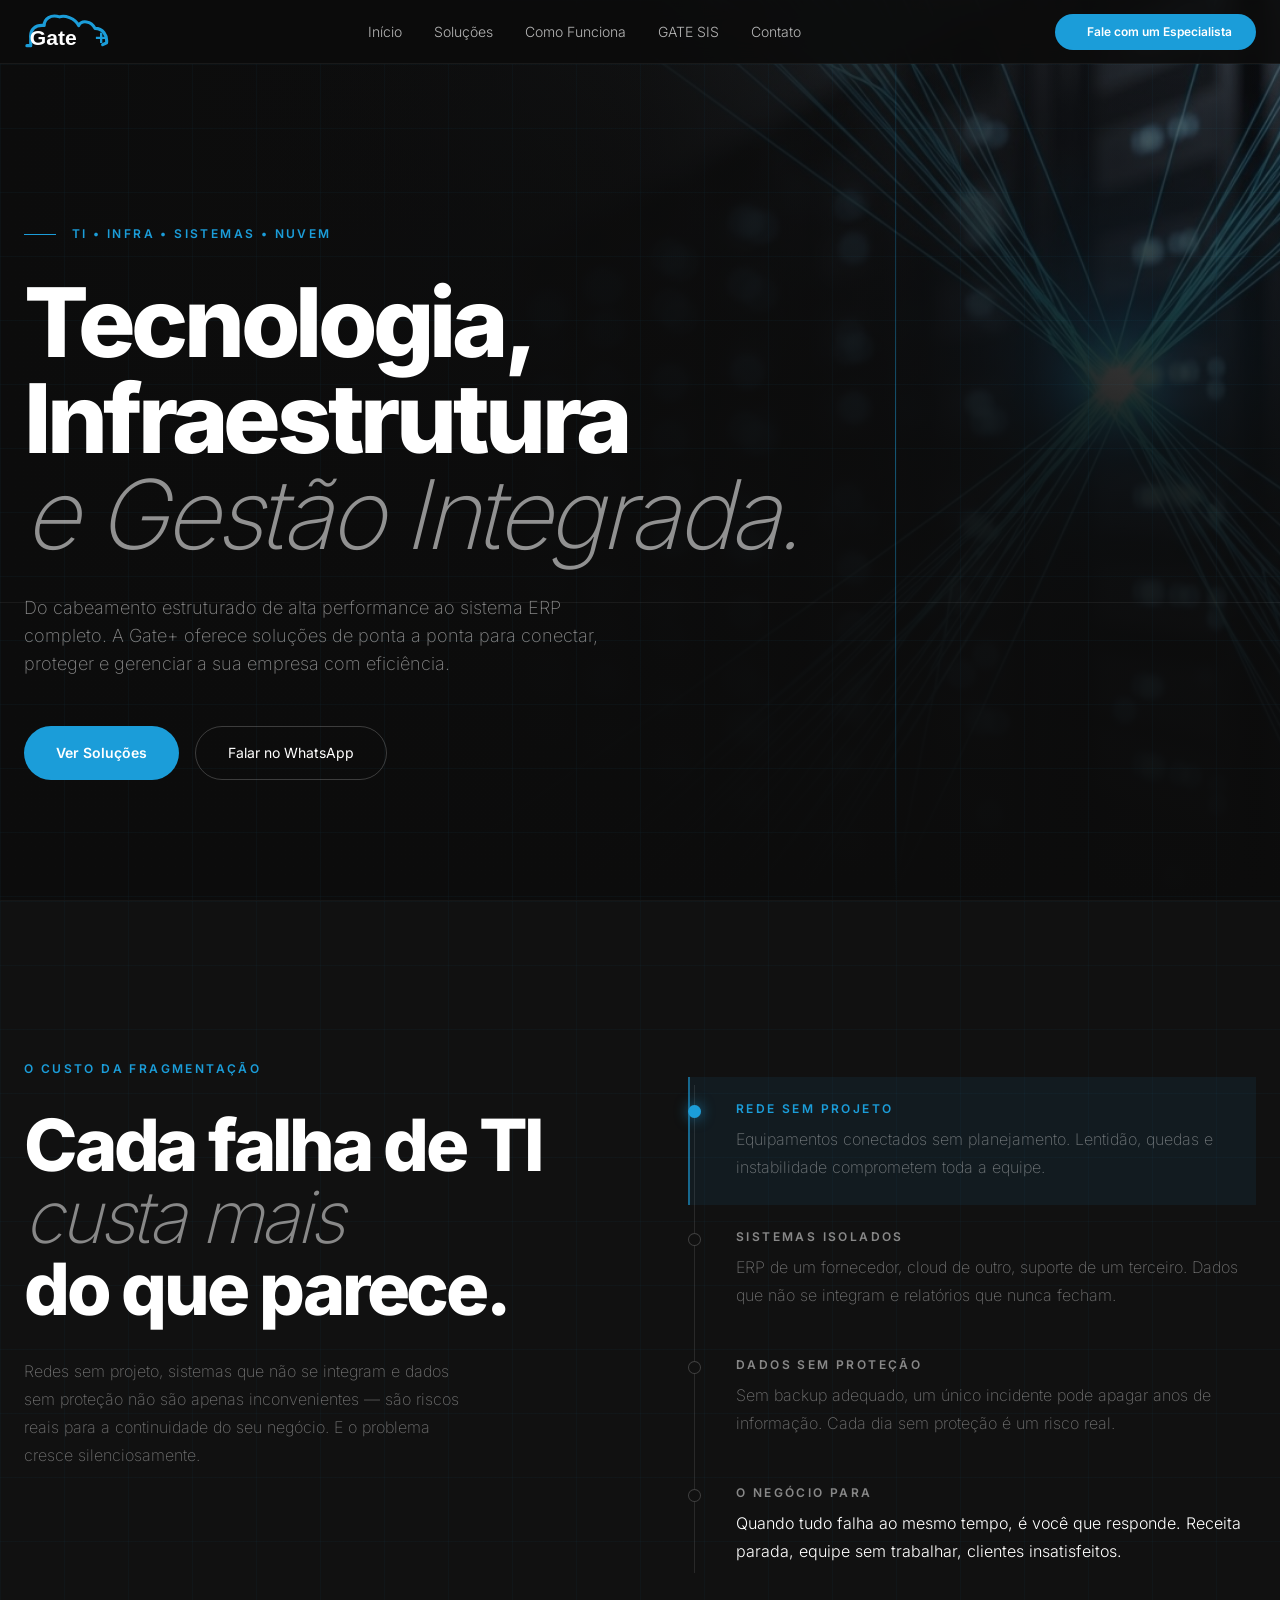
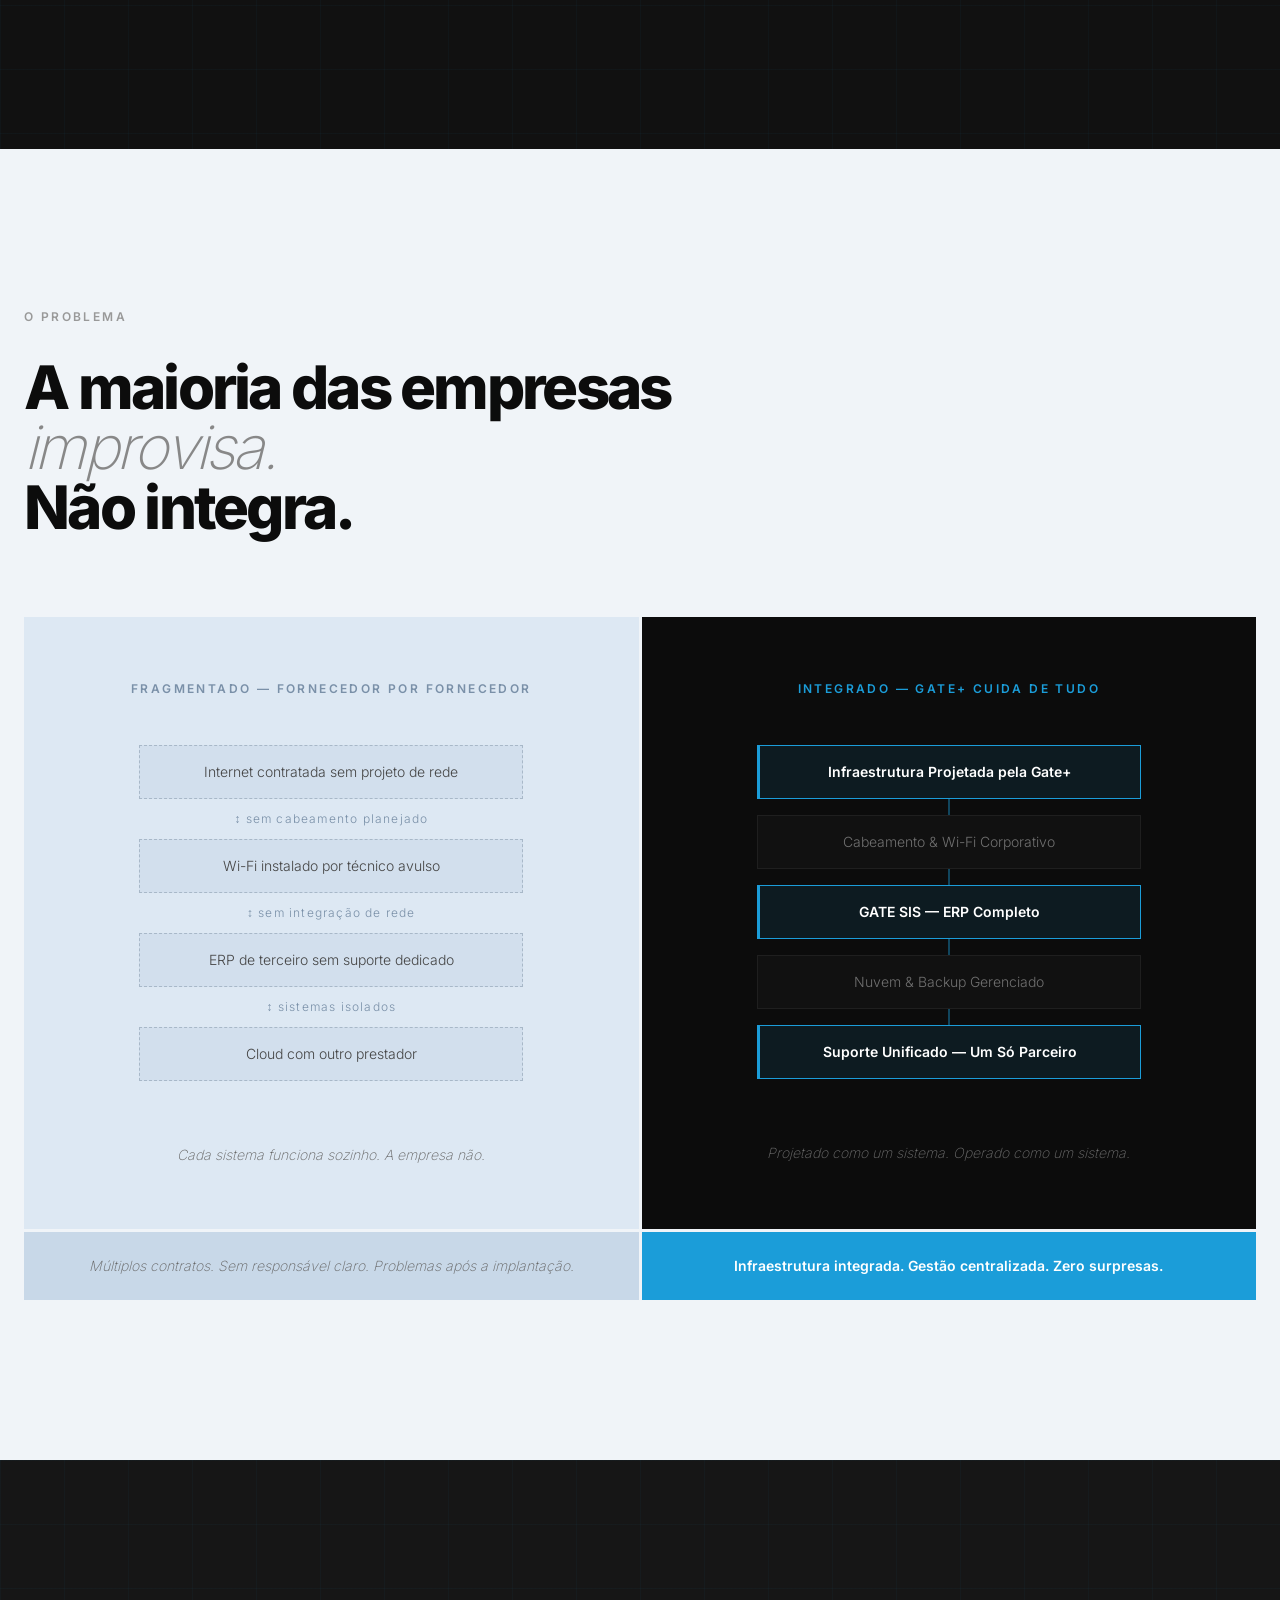
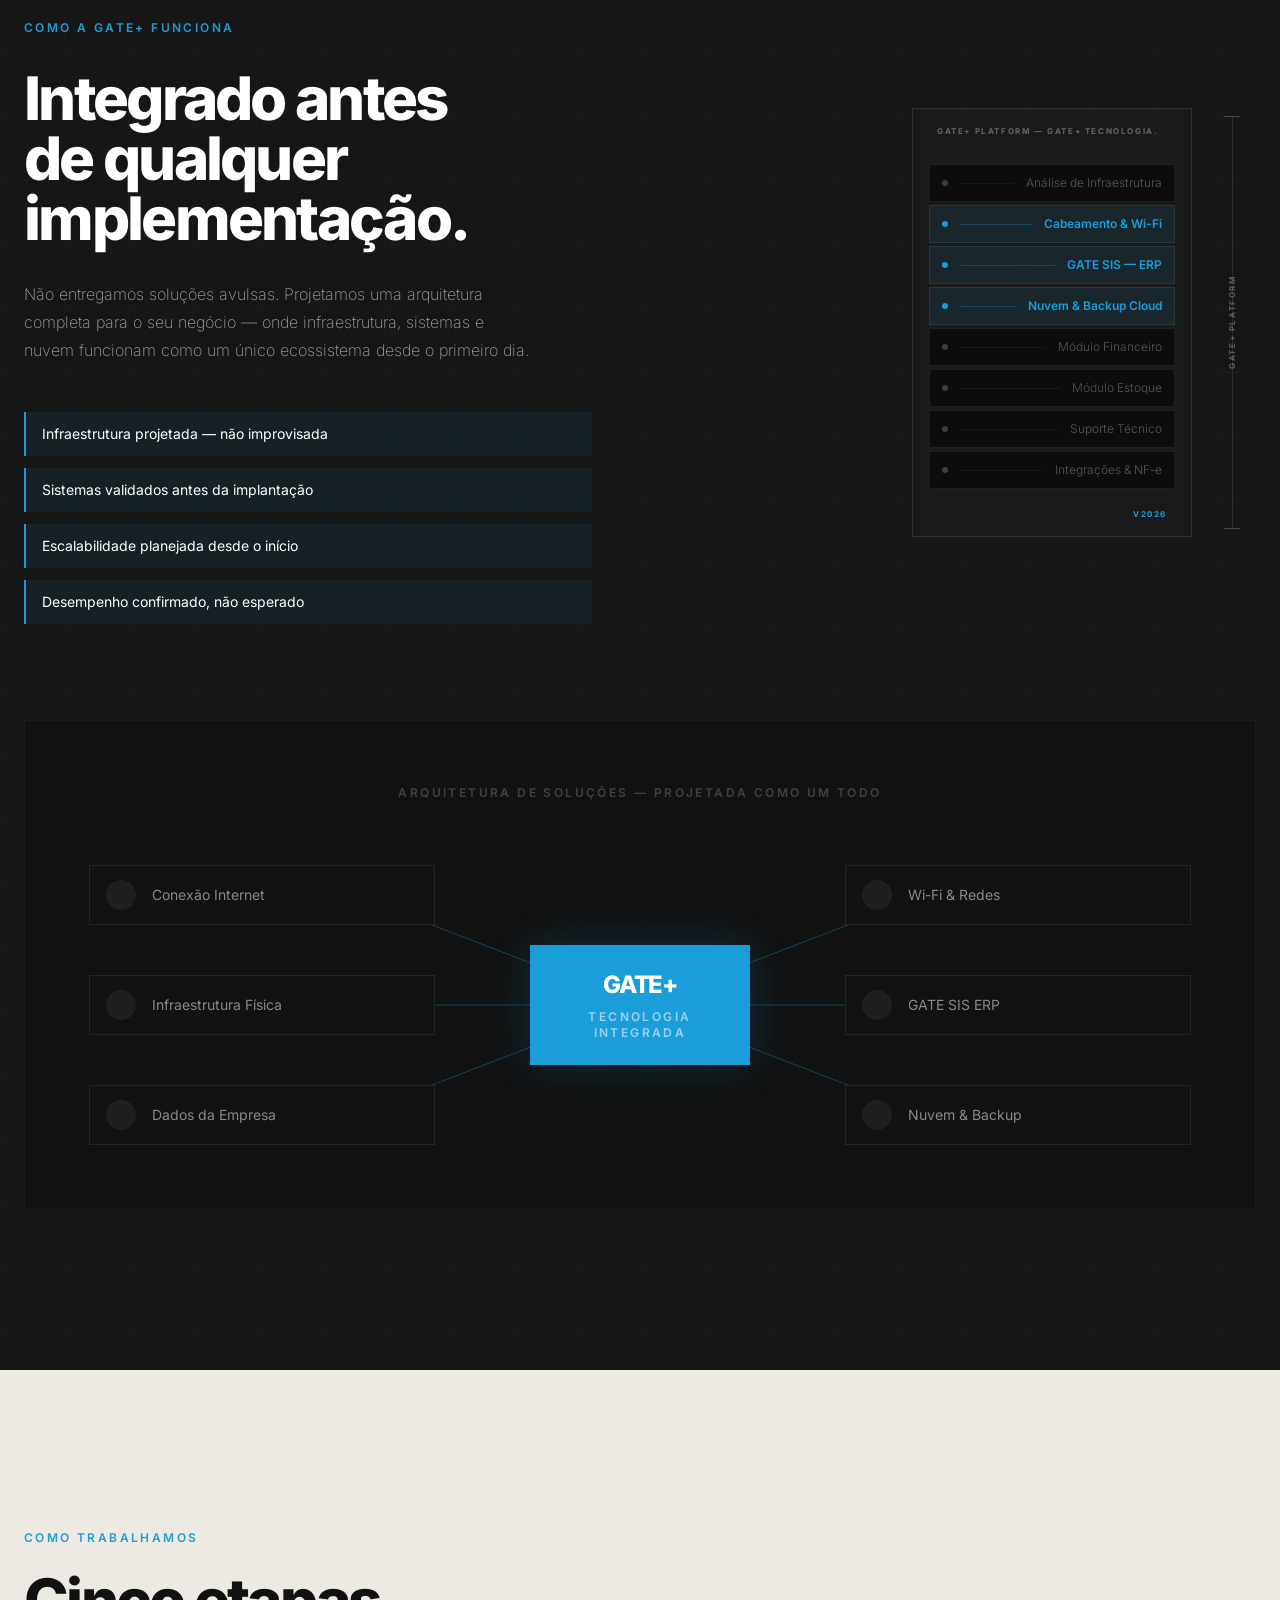
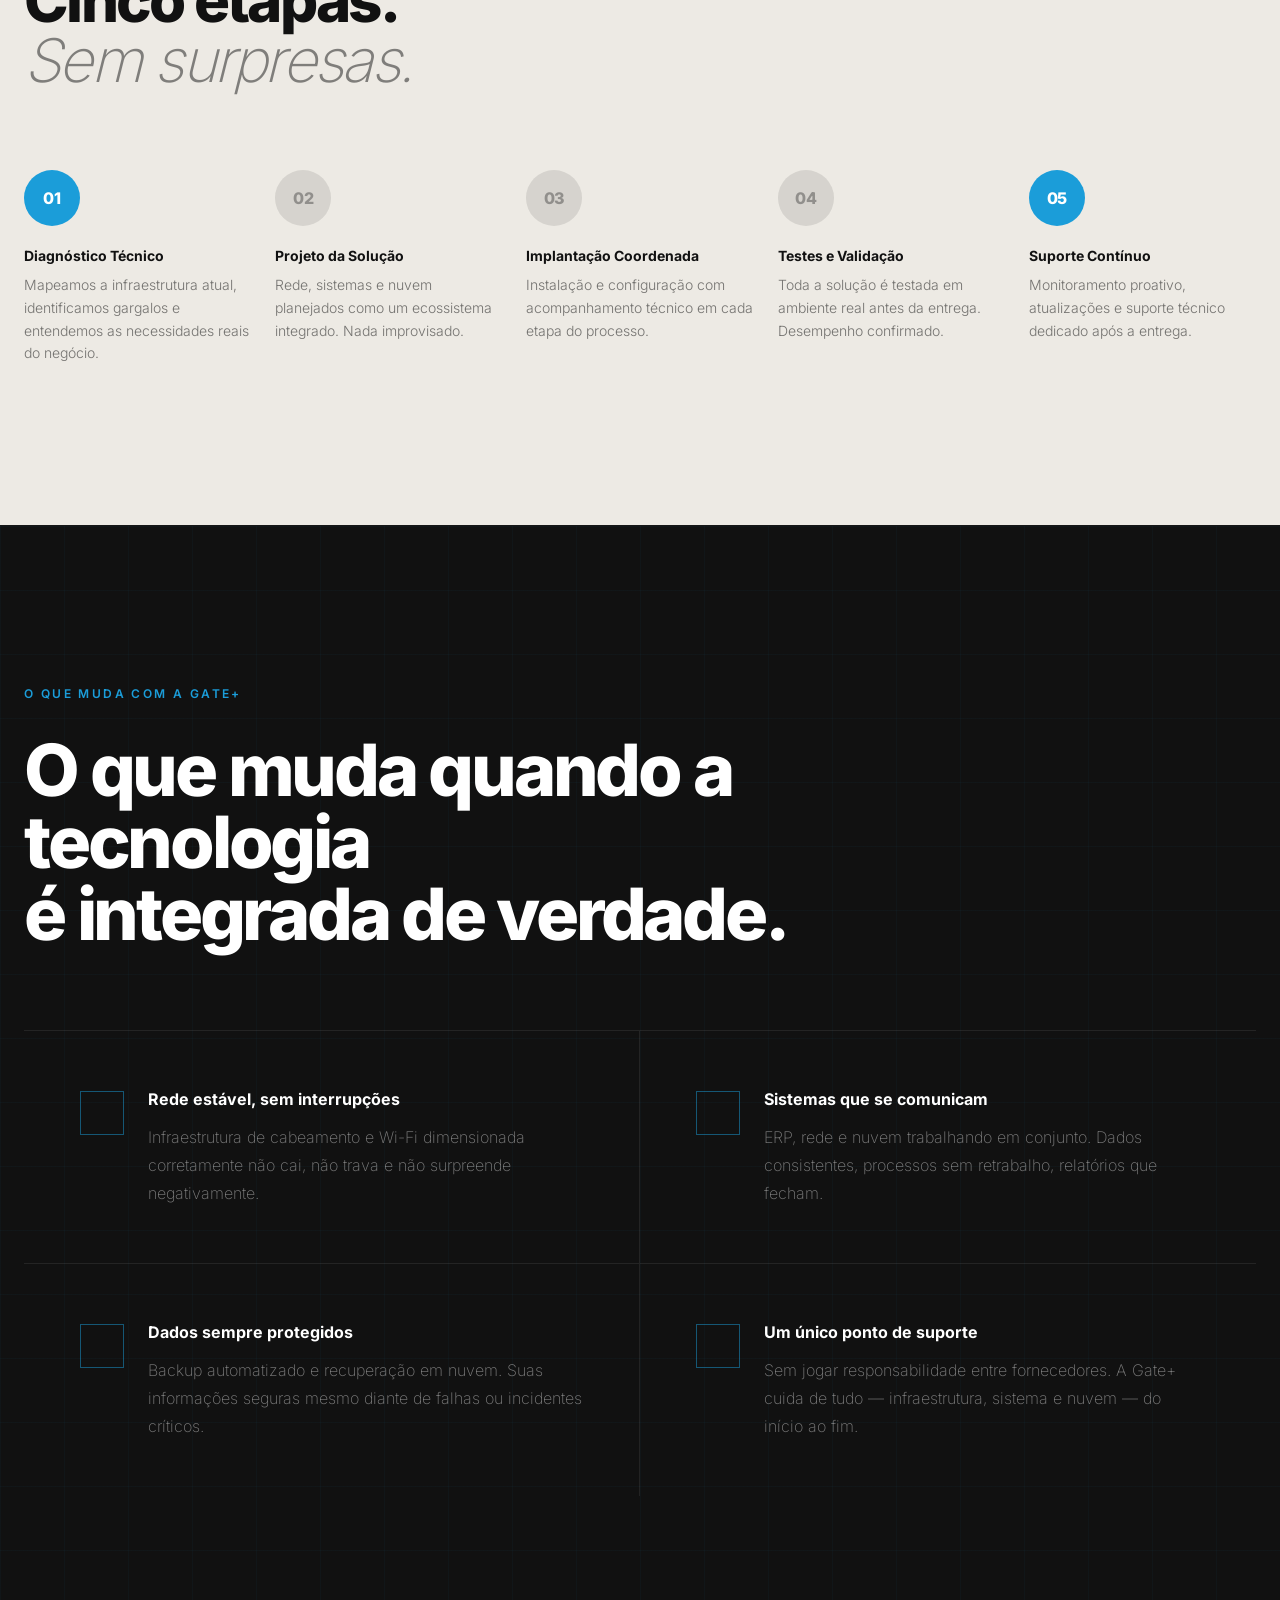
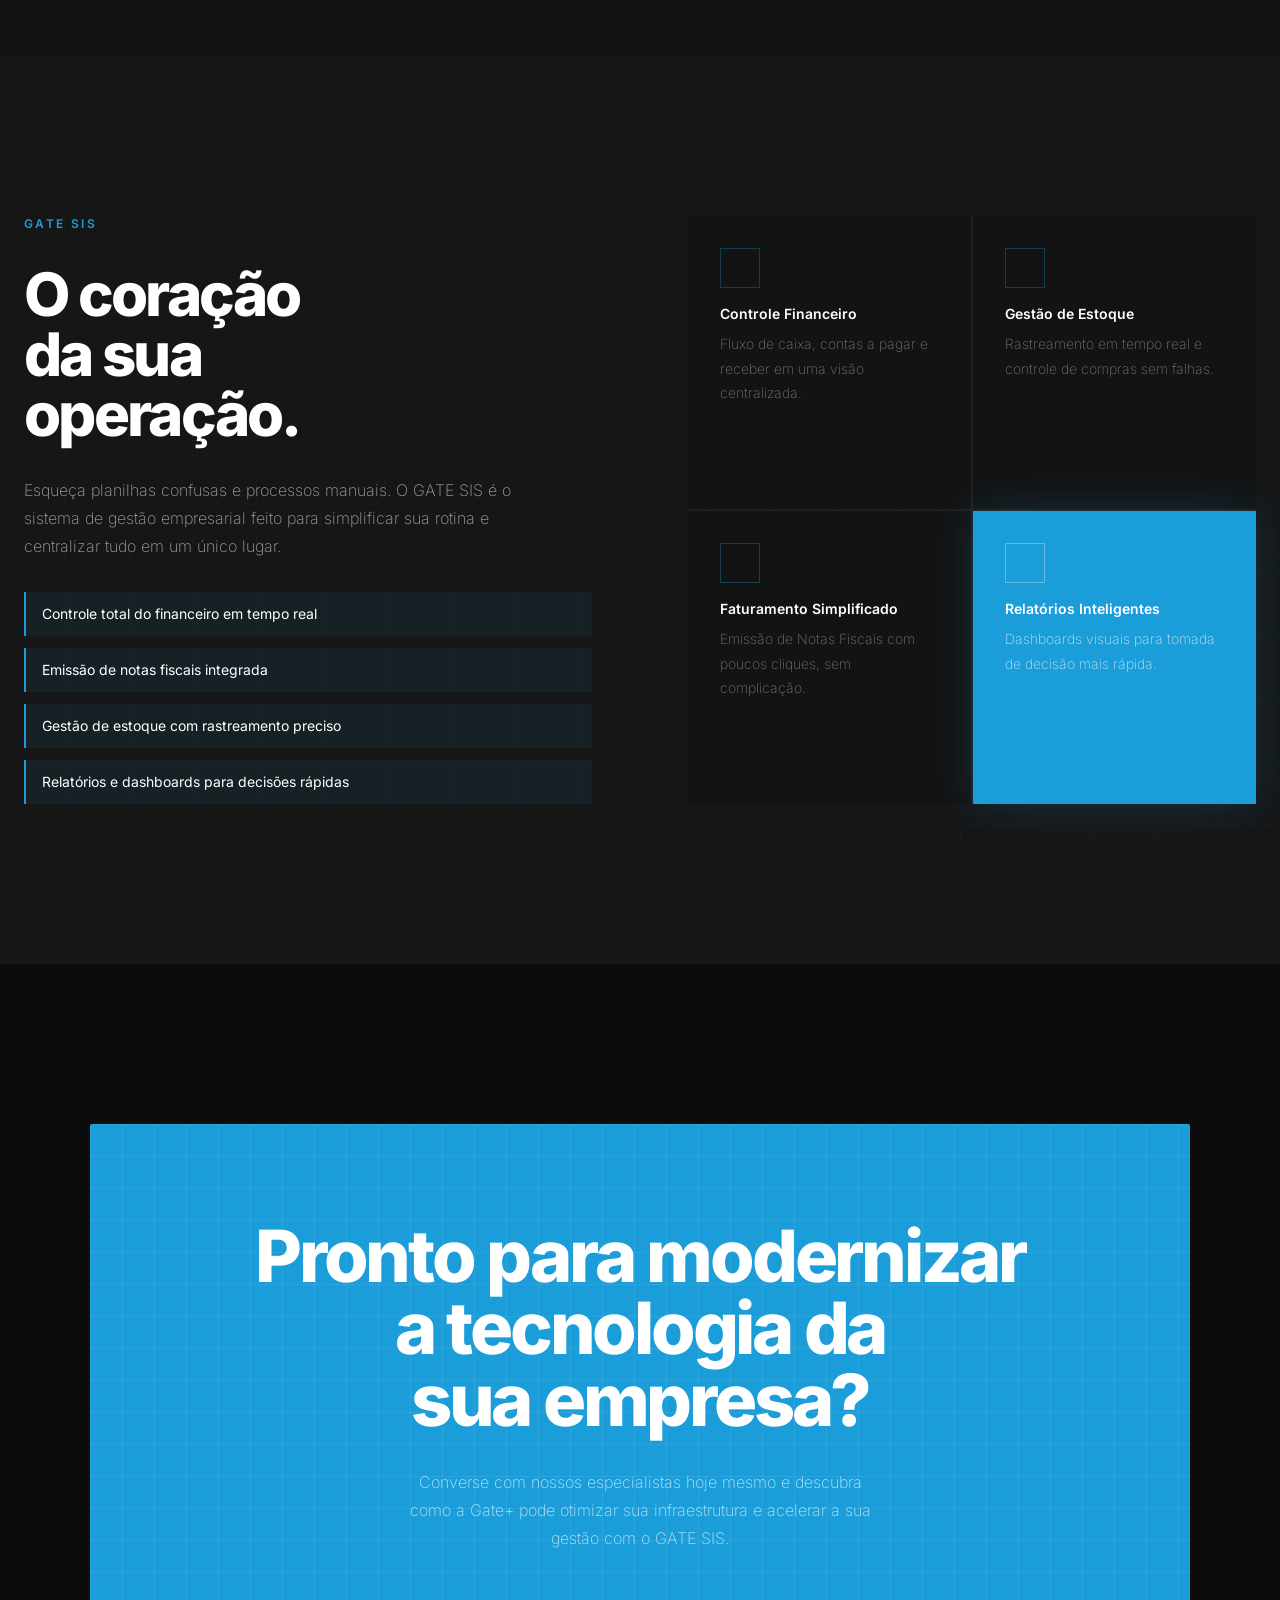
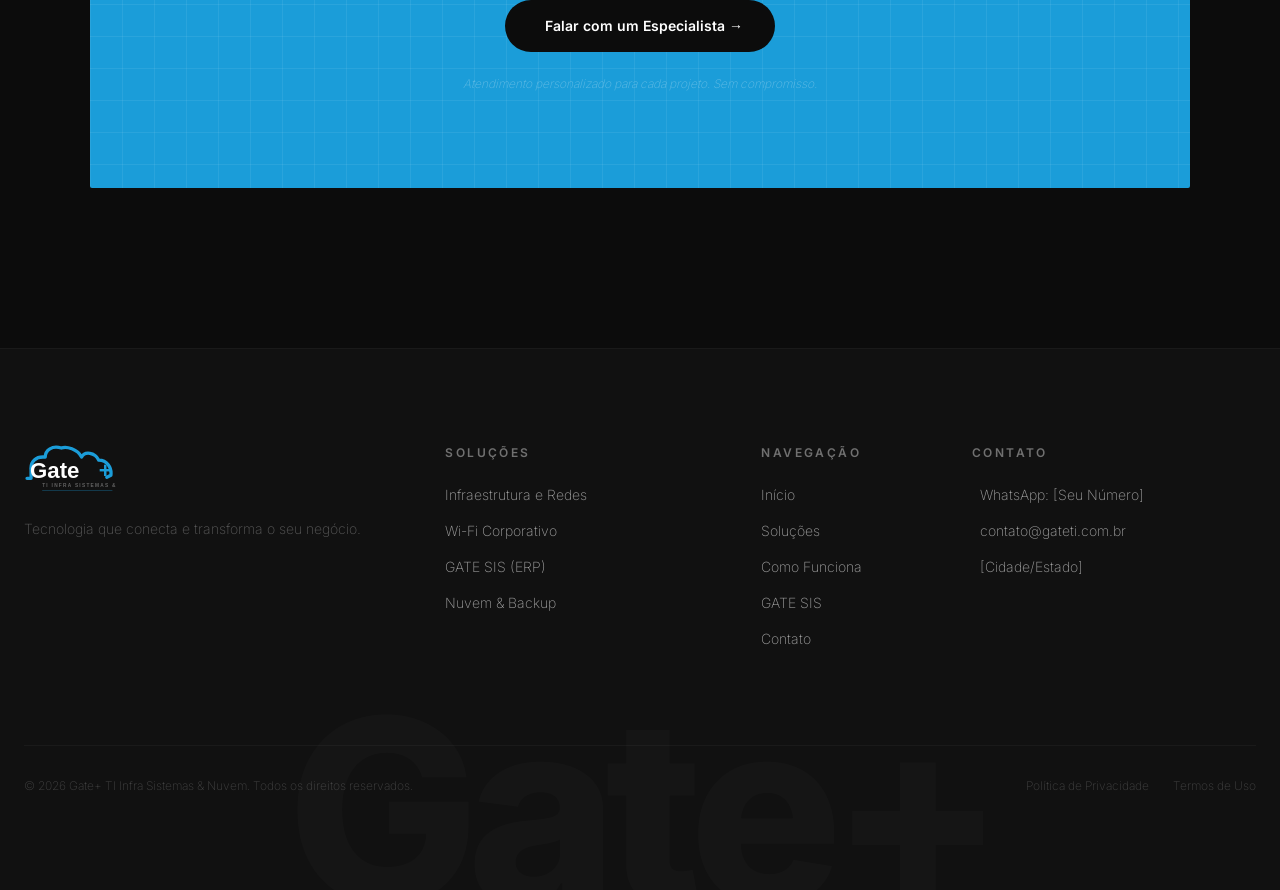
==== commit be298d3d: "Ajustes de layout e conteúdo - Conteúdos reescritos para foco em TI, Infraestrutura, ERP e Nuvem - M" ====
--- a/builder-energy/index.html
+++ b/builder-energy/index.html
@@ -624,7 +624,7 @@
 
         <div class="max-w-[90rem] mx-auto px-6 relative z-10">
 
-            <div class="grid grid-cols-1 lg:grid-cols-2 gap-24 items-start reveal">
+            <div class="grid grid-cols-1 lg:grid-cols-2 gap-24 items-stretch reveal">
 
                 <!-- Left: Text -->
                 <div>
@@ -655,9 +655,9 @@
                 </div>
 
                 <!-- Right: Feature Grid -->
-                <div class="grid grid-cols-1 sm:grid-cols-2 gap-[2px] bg-white/[0.04] reveal delay-100">
-
-                    <div class="bg-[#131313] p-8 flex flex-col gap-4">
+                <div class="grid grid-cols-1 sm:grid-cols-2 gap-[2px] bg-white/[0.04] h-full reveal delay-100">
+
+                    <div class="bg-[#131313] p-8 flex flex-col gap-4 h-full">
                         <div class="w-[40px] h-[40px] border border-[#1B9DD9]/30 flex items-center justify-center shrink-0">
                             <iconify-icon icon="solar:wallet-money-linear" class="text-lg text-[#1B9DD9]"></iconify-icon>
                         </div>
@@ -667,7 +667,7 @@
                         </div>
                     </div>
 
-                    <div class="bg-[#131313] p-8 flex flex-col gap-4">
+                    <div class="bg-[#131313] p-8 flex flex-col gap-4 h-full">
                         <div class="w-[40px] h-[40px] border border-[#1B9DD9]/30 flex items-center justify-center shrink-0">
                             <iconify-icon icon="solar:box-linear" class="text-lg text-[#1B9DD9]"></iconify-icon>
                         </div>
@@ -677,7 +677,7 @@
                         </div>
                     </div>
 
-                    <div class="bg-[#131313] p-8 flex flex-col gap-4">
+                    <div class="bg-[#131313] p-8 flex flex-col gap-4 h-full">
                         <div class="w-[40px] h-[40px] border border-[#1B9DD9]/30 flex items-center justify-center shrink-0">
                             <iconify-icon icon="solar:document-text-linear" class="text-lg text-[#1B9DD9]"></iconify-icon>
                         </div>
@@ -687,7 +687,7 @@
                         </div>
                     </div>
 
-                    <div class="bg-[#1B9DD9] p-8 flex flex-col gap-4 shadow-[0_0_40px_rgba(27,157,217,0.2)]">
+                    <div class="bg-[#1B9DD9] p-8 flex flex-col gap-4 h-full shadow-[0_0_40px_rgba(27,157,217,0.2)]">
                         <div class="w-[40px] h-[40px] border border-white/30 flex items-center justify-center shrink-0">
                             <iconify-icon icon="solar:chart-2-linear" class="text-lg text-white"></iconify-icon>
                         </div>
@@ -768,13 +768,14 @@
                     </ul>
                 </div>
 
-                <!-- Col 3: Empresa -->
+                <!-- Col 3: Navegação -->
                 <div class="lg:col-span-2">
-                    <h4 class="text-xs font-semibold tracking-[0.2em] uppercase text-white/40 mb-6">Empresa</h4>
+                    <h4 class="text-xs font-semibold tracking-[0.2em] uppercase text-white/40 mb-6">Navegação</h4>
                     <ul class="space-y-4 text-sm font-extralight text-white/60">
                         <li><a href="#" class="hover:text-white transition-colors">Início</a></li>
-                        <li><a href="#sobre" class="hover:text-white transition-colors">Sobre Nós</a></li>
+                        <li><a href="#solucoes" class="hover:text-white transition-colors">Soluções</a></li>
                         <li><a href="#como-funciona" class="hover:text-white transition-colors">Como Funciona</a></li>
+                        <li><a href="#gate-sis" class="hover:text-white transition-colors">GATE SIS</a></li>
                         <li><a href="#contato" class="hover:text-white transition-colors">Contato</a></li>
                     </ul>
                 </div>
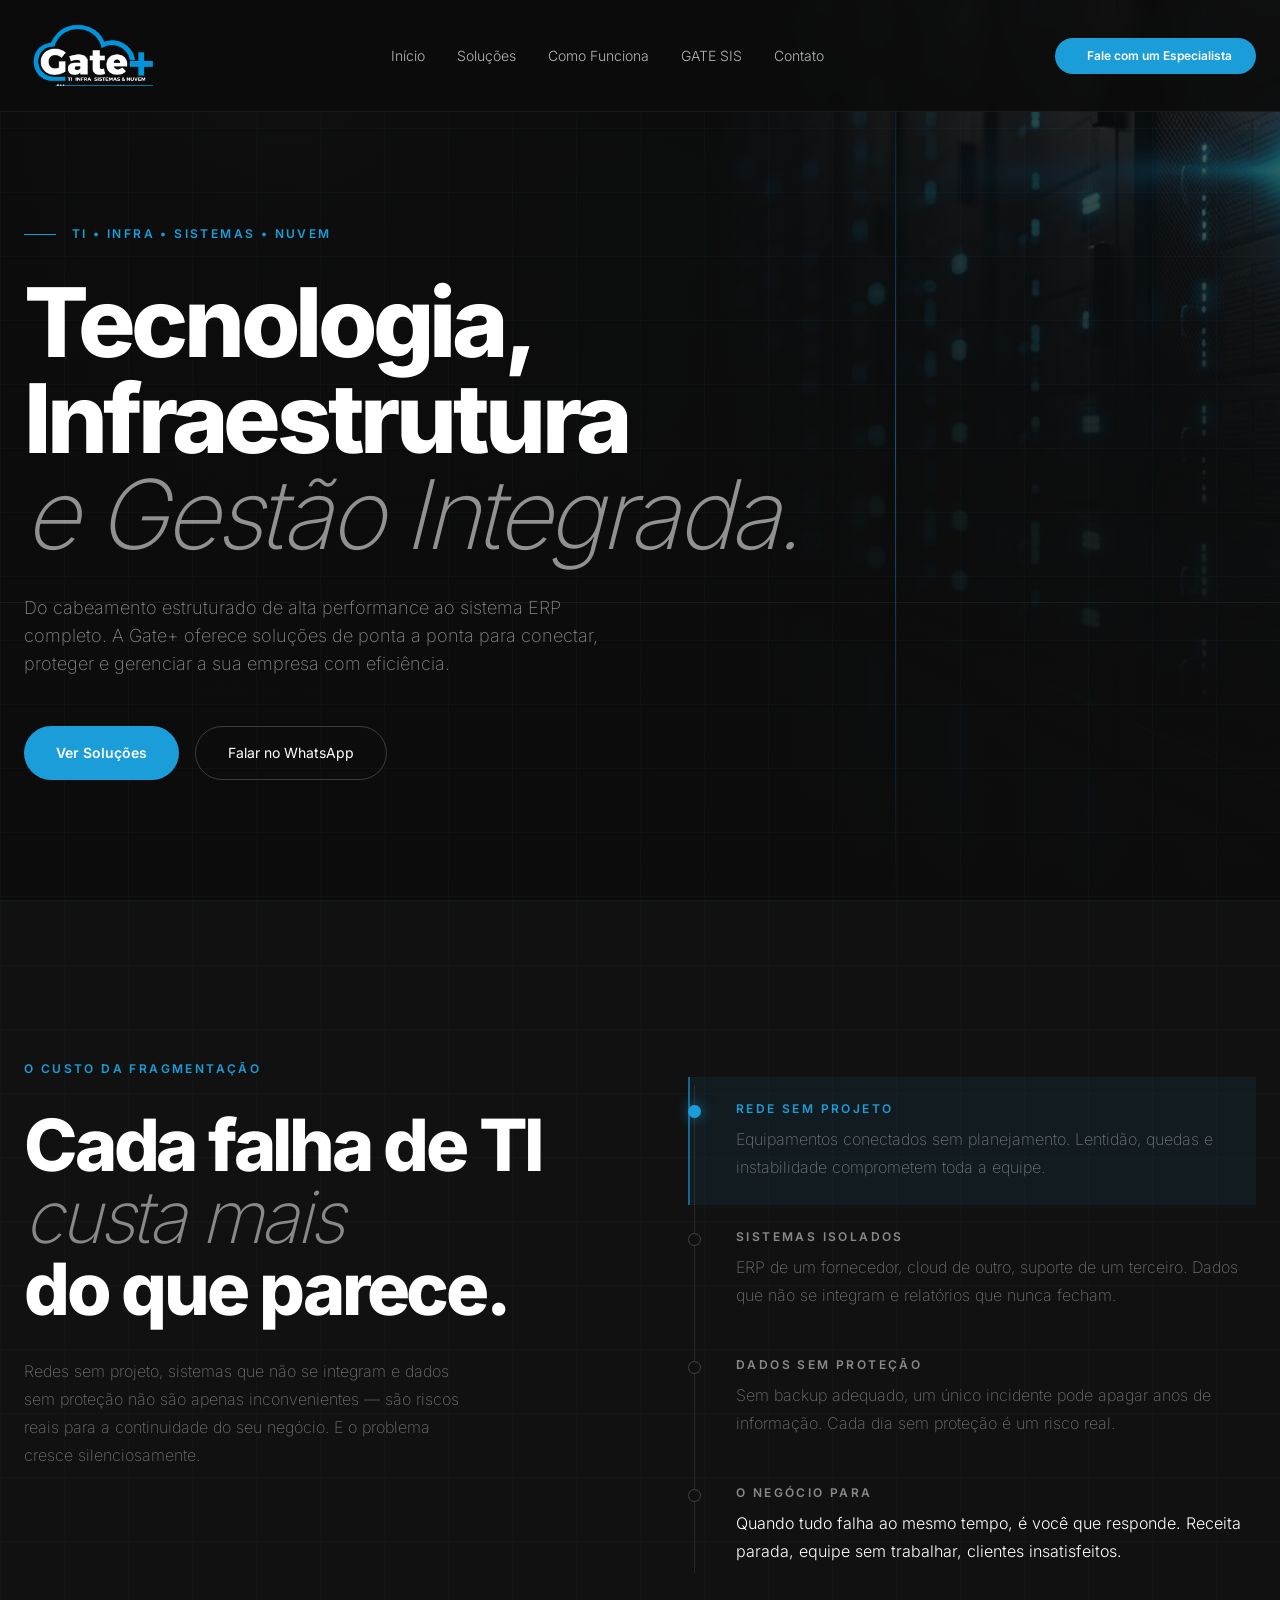
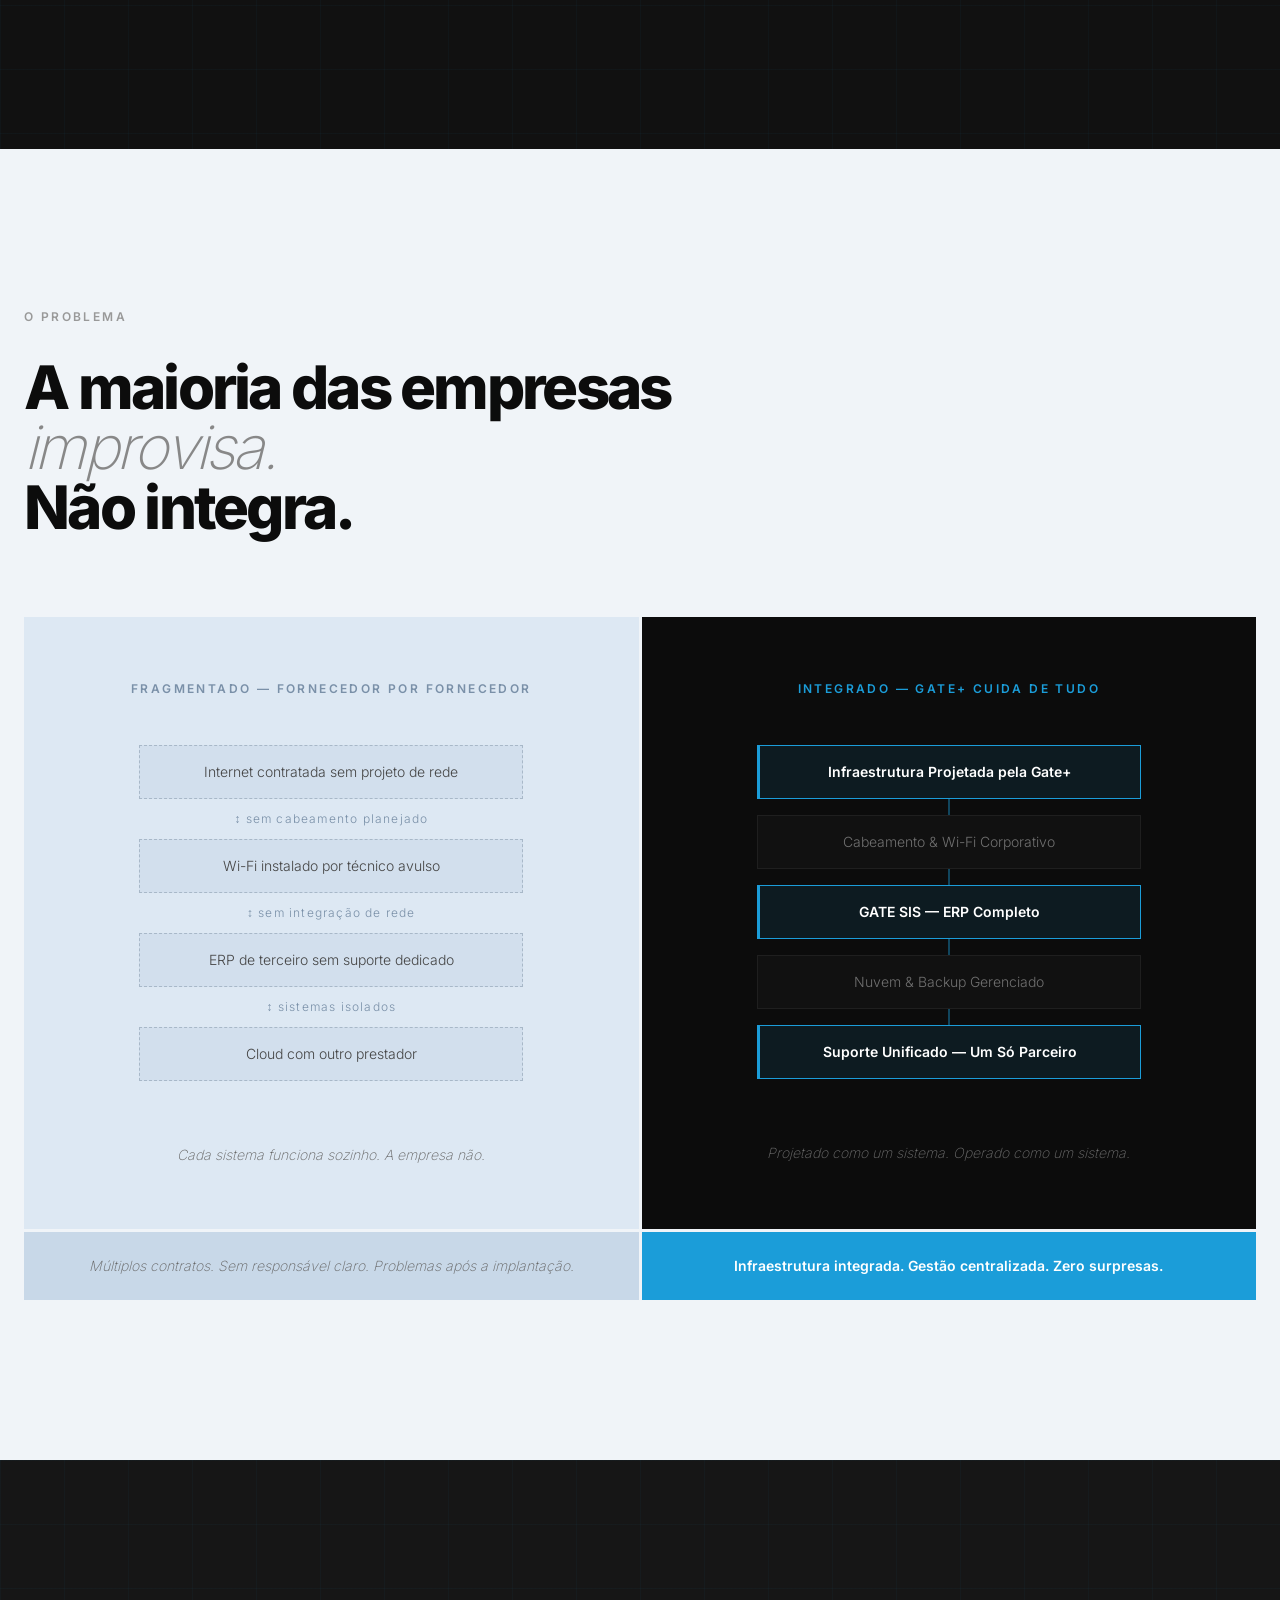
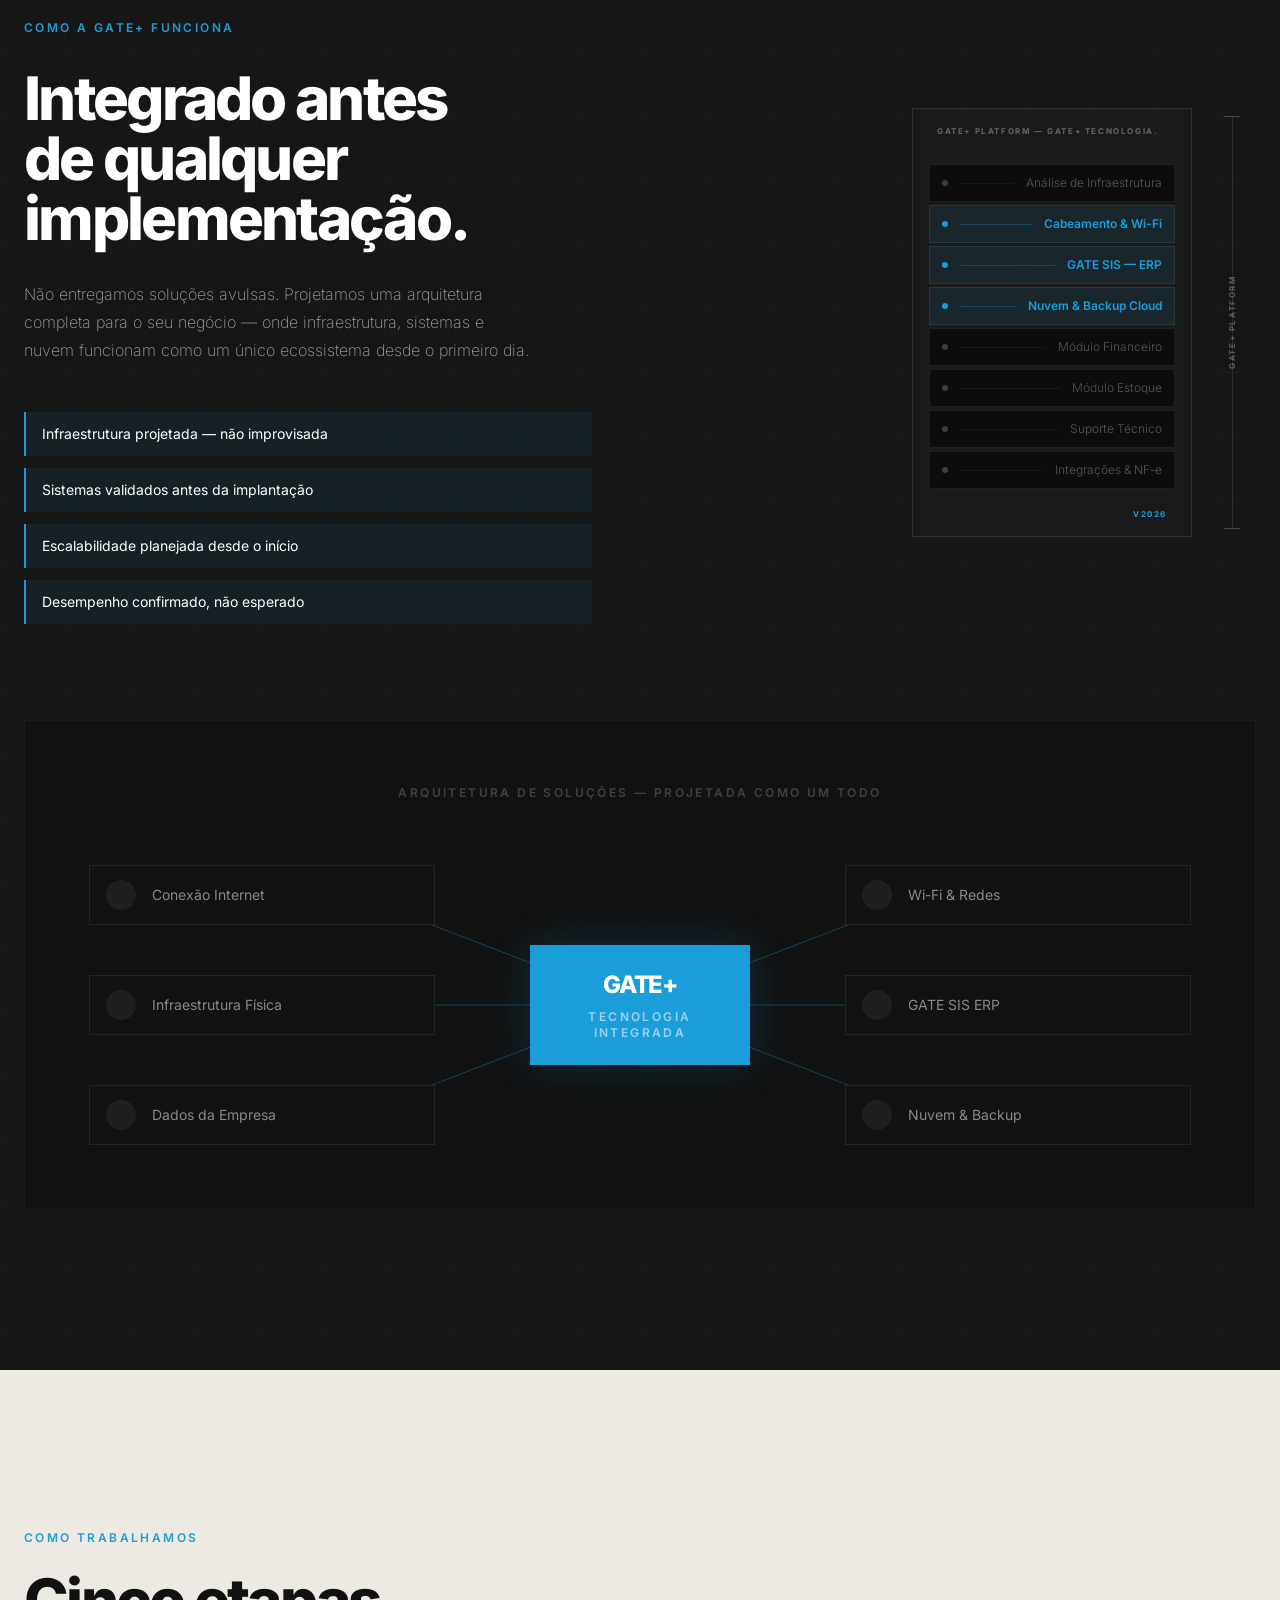
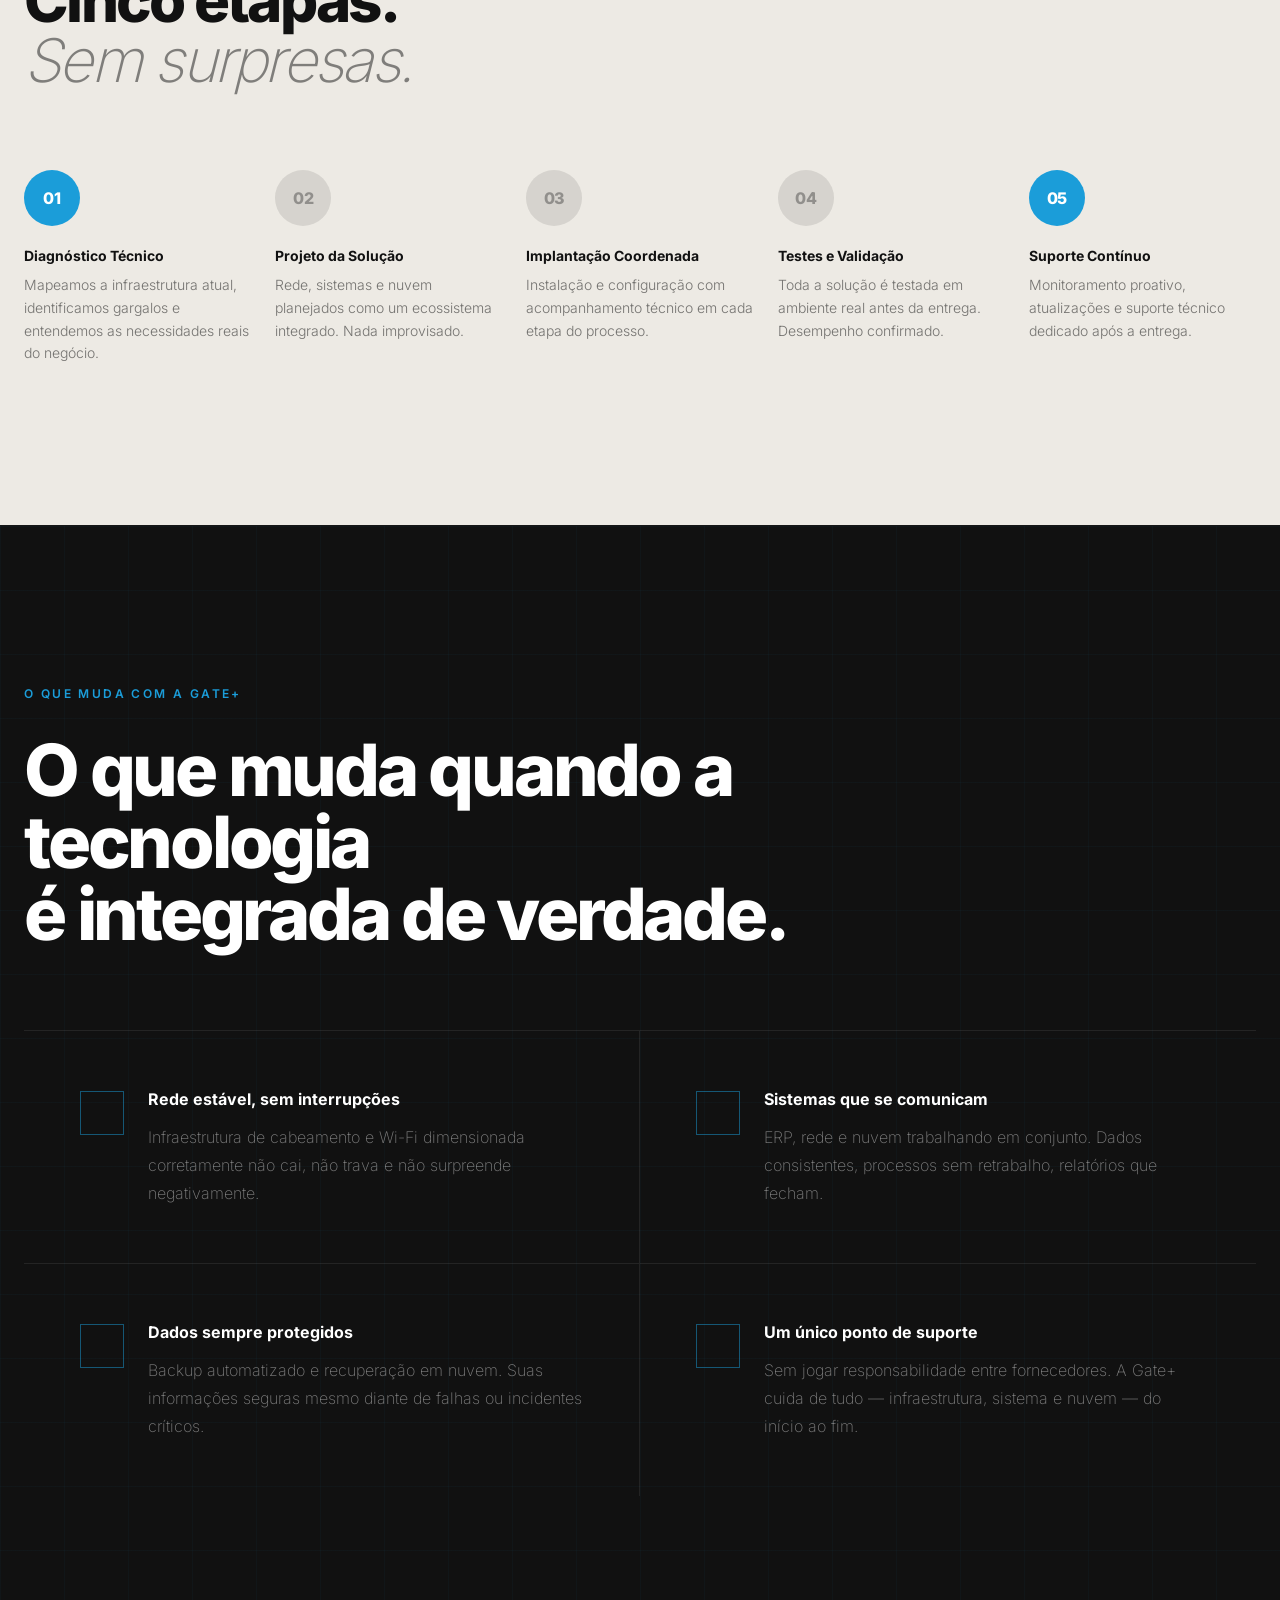
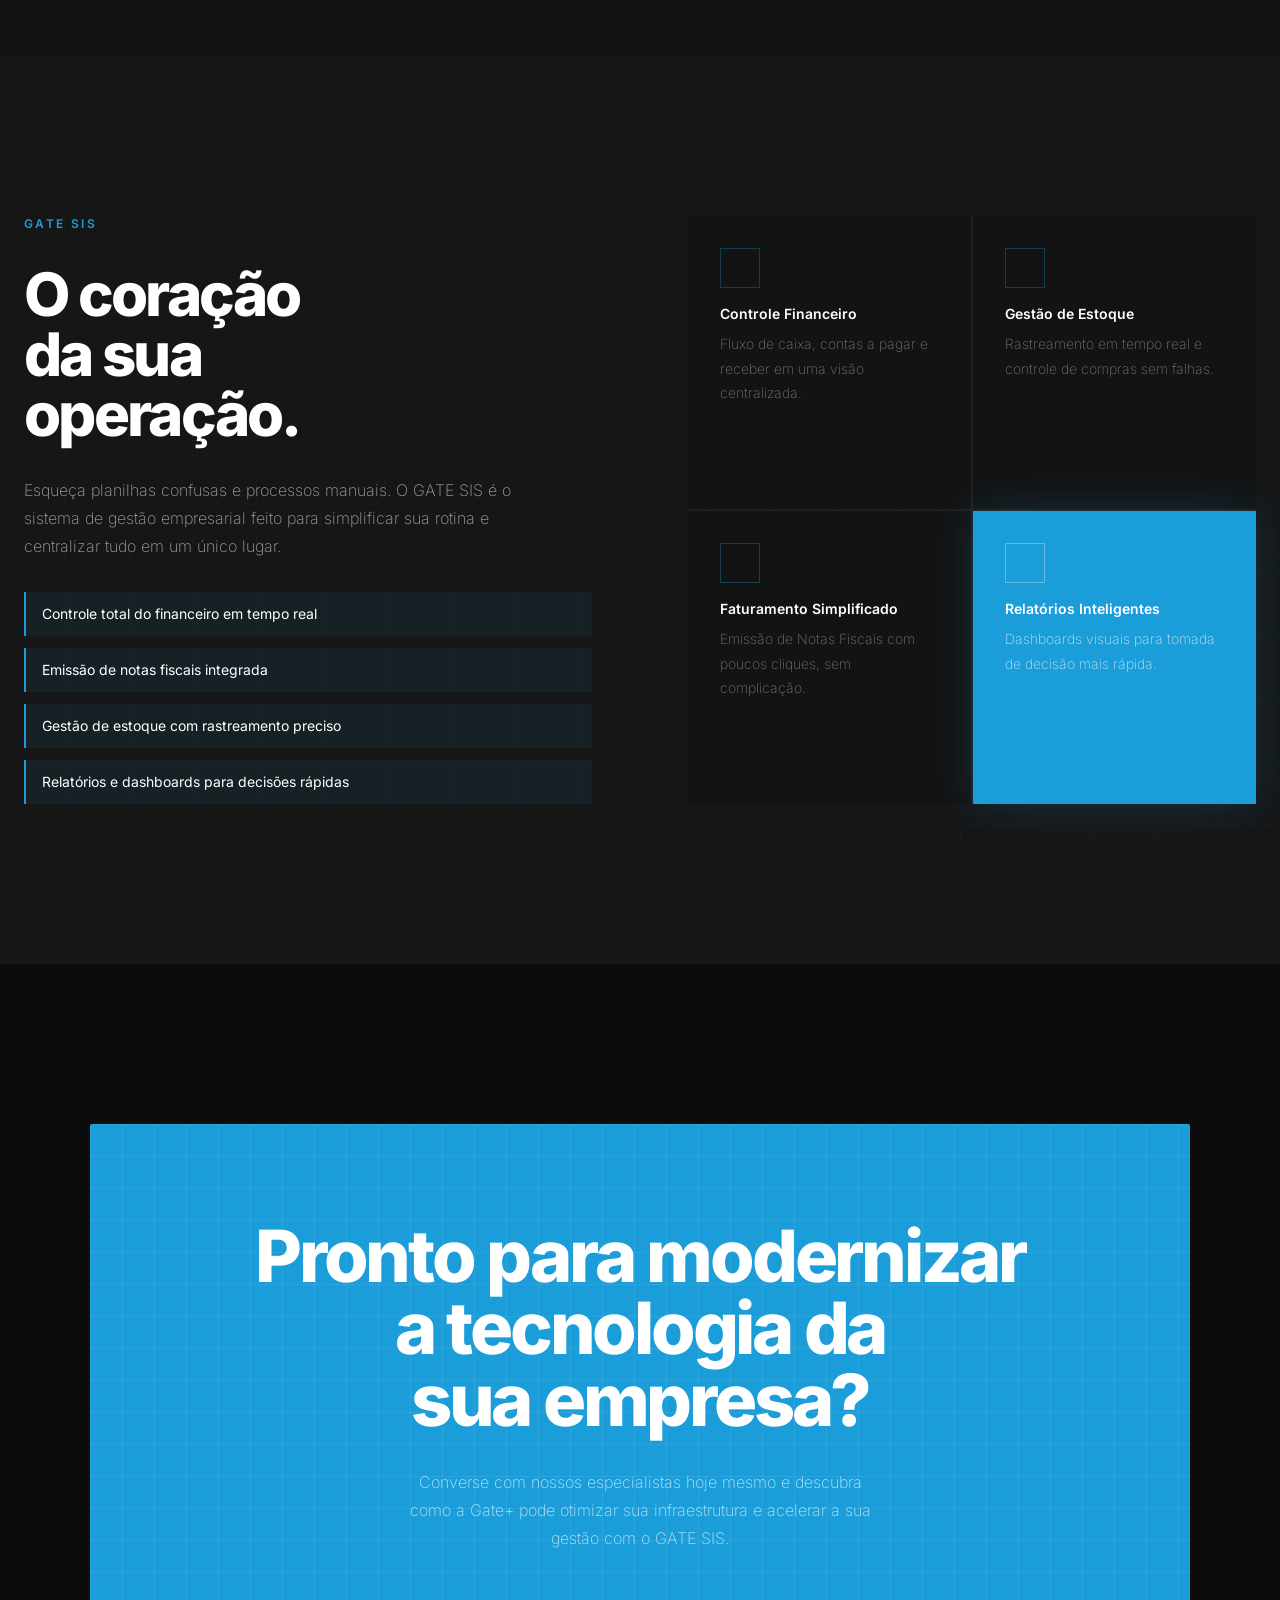
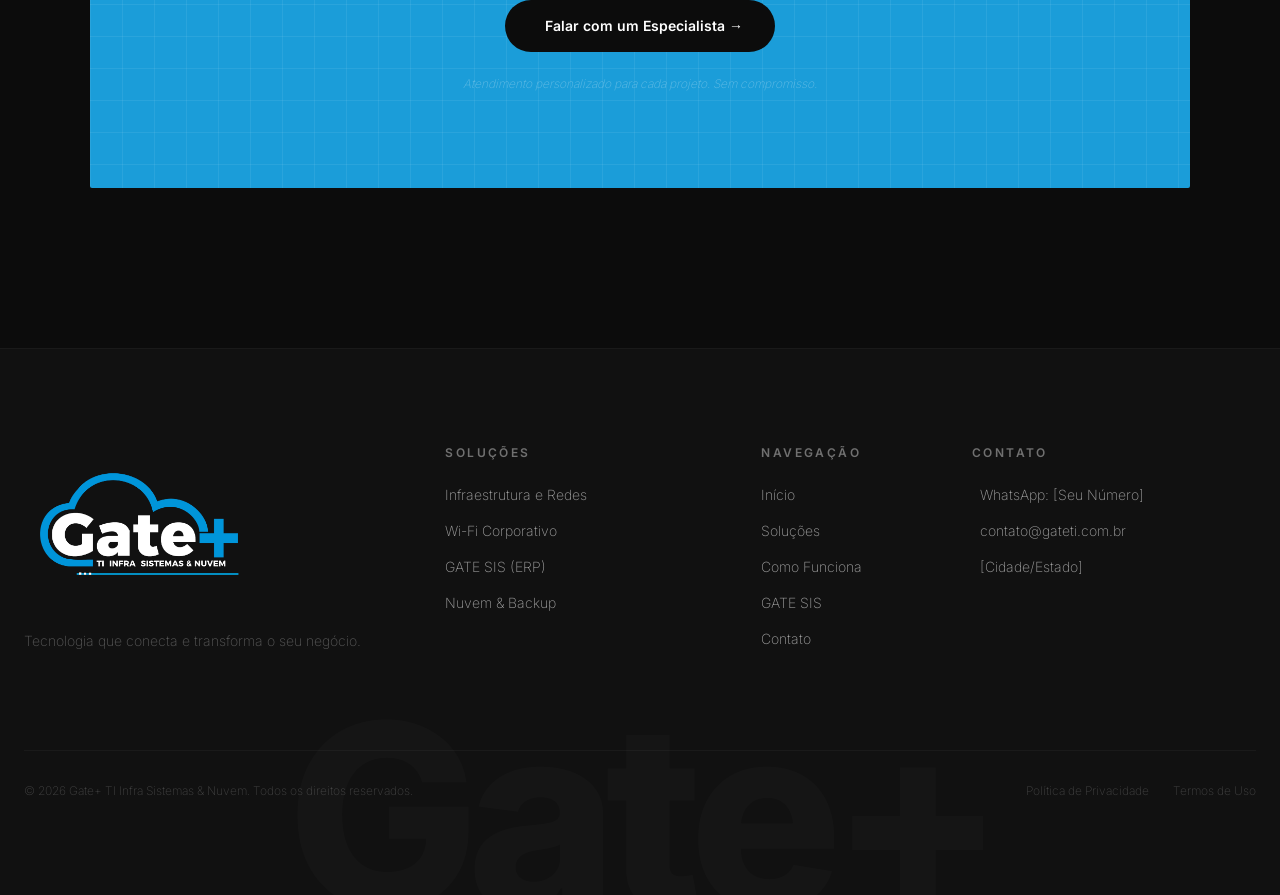
==== commit 6758124f: "feat: update site logo to transparent version and increase visibility in navbar and footer" ====
--- a/builder-energy/index.html
+++ b/builder-energy/index.html
@@ -59,15 +59,10 @@
 <body class="bg-[#0C0C0C] text-white antialiased selection:bg-[#1B9DD9]/30 selection:text-white overflow-x-hidden font-light">
 
     <!-- Fixed Navigation -->
-    <nav class="fixed top-0 w-full h-[4rem] bg-[#0C0C0C]/90 backdrop-blur-md border-b border-white/[0.06] z-50 transition-colors flex items-center">
+    <nav class="fixed top-0 w-full h-[7rem] bg-[#0C0C0C]/90 backdrop-blur-md border-b border-white/[0.06] z-50 transition-colors flex items-center">
         <div class="max-w-[90rem] w-full mx-auto px-6 flex items-center justify-between">
             <a href="#" class="flex items-center" aria-label="Gate+ TI">
-                <svg xmlns="http://www.w3.org/2000/svg" viewBox="0 0 188 75" height="36">
-                    <path d="M6,66 L14,66 L14,50 C12,32 24,22 42,24 C42,10 56,0 74,6 C84,2 106,8 114,24 C120,12 140,14 148,30 C164,30 174,44 172,60 L164,64"
-                        fill="none" stroke="#1B9DD9" stroke-width="6.5" stroke-linecap="round" stroke-linejoin="round"/>
-                    <text x="12" y="65" font-family="'Arial Black',Arial,sans-serif" font-size="44" font-weight="900" fill="white">Gate</text>
-                    <text x="148" y="65" font-family="'Arial Black',Arial,sans-serif" font-size="44" font-weight="900" fill="#1B9DD9">+</text>
-                </svg>
+                <img src="assets/images/logo_oficial_transparente.png" alt="Gate+ TI" class="h-24">
             </a>
 
             <div class="hidden md:flex items-center space-x-8 text-sm font-light text-white/70">
@@ -91,7 +86,7 @@
     </nav>
 
     <!-- SECTION 1: HERO -->
-    <header class="relative min-h-screen flex items-end pt-32 pb-[120px] overflow-hidden bg-[#0C0C0C]">
+    <header class="relative min-h-screen flex items-end pt-44 pb-[120px] overflow-hidden bg-[#0C0C0C]">
         <!-- Background Art Direction -->
         <div class="absolute inset-0 z-0 bg-[url('assets/images/hero-bg.jpg')] bg-cover bg-center"></div>
         <div class="absolute inset-0 z-0 bg-gradient-to-r from-[#0C0C0C] via-[#0C0C0C]/90 to-[#0C0C0C]/40"></div>
@@ -743,14 +738,7 @@
                 <!-- Col 1: Logo + Sobre -->
                 <div class="lg:col-span-4">
                     <a href="#" class="inline-block mb-4" aria-label="Gate+ TI">
-                        <svg xmlns="http://www.w3.org/2000/svg" viewBox="0 0 188 95" height="48">
-                            <path d="M6,66 L14,66 L14,50 C12,32 24,22 42,24 C42,10 56,0 74,6 C84,2 106,8 114,24 C120,12 140,14 148,30 C164,30 174,44 172,60 L164,64"
-                                fill="none" stroke="#1B9DD9" stroke-width="6.5" stroke-linecap="round" stroke-linejoin="round"/>
-                            <text x="12" y="65" font-family="'Arial Black',Arial,sans-serif" font-size="44" font-weight="900" fill="white">Gate</text>
-                            <text x="148" y="65" font-family="'Arial Black',Arial,sans-serif" font-size="44" font-weight="900" fill="#1B9DD9">+</text>
-                            <text x="36" y="83" font-family="Arial,sans-serif" font-size="9.5" font-weight="700" fill="rgba(255,255,255,0.35)" letter-spacing="2.5">TI  INFRA  SISTEMAS &amp; NUVEM</text>
-                            <line x1="36" y1="90" x2="175" y2="90" stroke="#1B9DD9" stroke-width="1.5" opacity="0.4"/>
-                        </svg>
+                        <img src="assets/images/logo_oficial_transparente.png" alt="Gate+ TI" class="h-40">
                     </a>
                     <p class="text-sm font-extralight text-white/30 leading-[1.75] max-w-sm mt-2">
                         Tecnologia que conecta e transforma o seu negócio.
